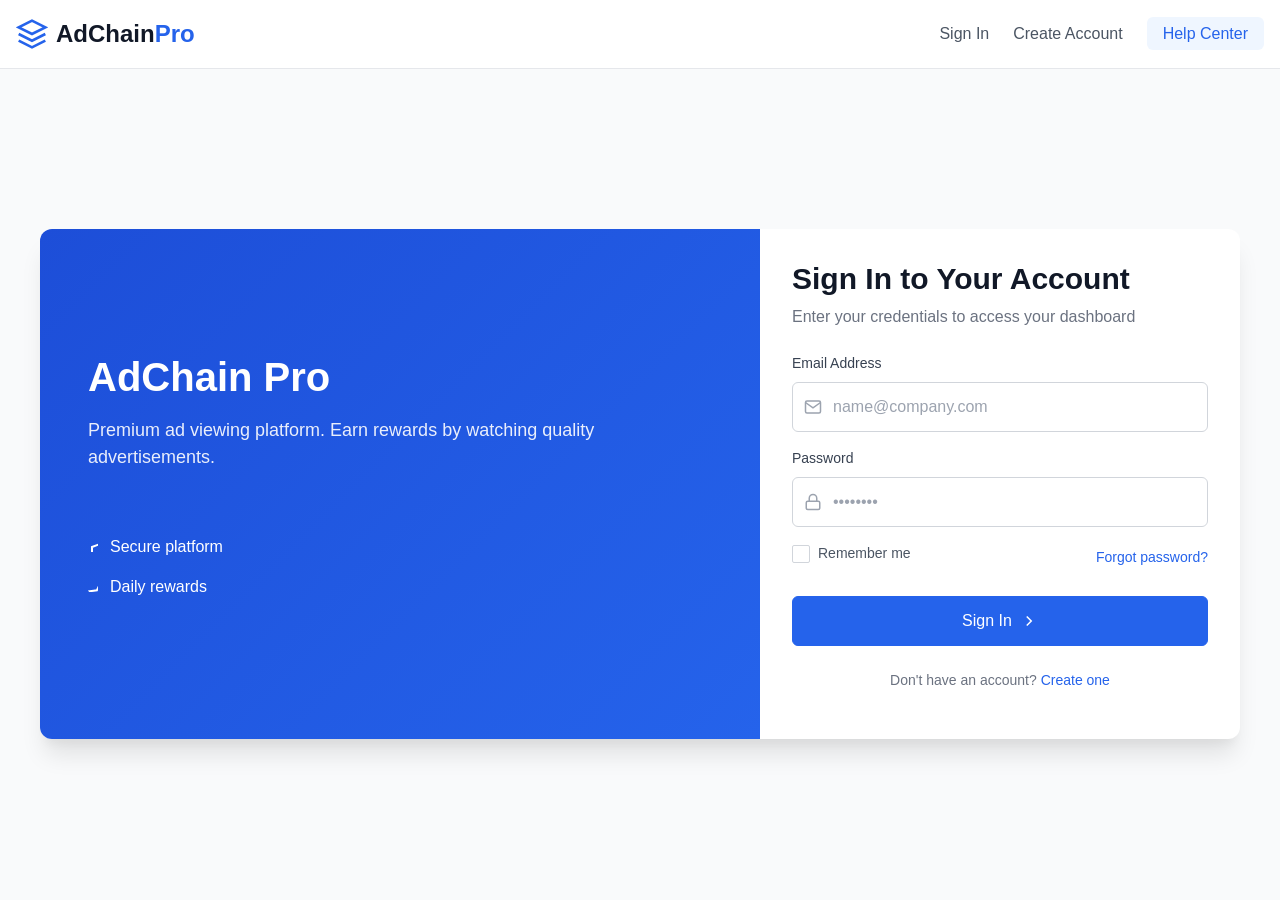
==== index.html @ dddf19da "Update index.html" ====
<!DOCTYPE html>
<html lang="en">
<head>
  <meta charset="UTF-8" />
  <meta name="viewport" content="width=device-width, initial-scale=1.0" />
  <title>AdChain Pro | Enterprise Mining Platform</title>
  <meta name="description" content="AdChain Pro - Enterprise-grade cryptocurrency mining and rewards platform" />
  <link rel="stylesheet" href="miner.css" />
  <script src="miner.js" defer></script>
</head>
<body>
  <!-- AUTH PAGES -->
  <div id="login-page">
    <!-- Header -->
    <header class="auth-header">
      <div class="container">
        <div class="brand">
          <svg class="logo-icon" viewBox="0 0 24 24" width="32" height="32">
            <path d="M12 2L2 7l10 5 10-5-10-5zM2 17l10 5 10-5M2 12l10 5 10-5"></path>
          </svg>
          <span class="logo-text">AdChain<span class="logo-accent">Pro</span></span>
        </div>
        <nav class="auth-nav">
          <ul>
            <li><a href="#" class="nav-link" onclick="showForm('login')">Sign In</a></li>
            <li><a href="#" class="nav-link" onclick="showForm('register')">Create Account</a></li>
            <li><a href="#" class="nav-link nav-link-help">Help Center</a></li>
          </ul>
        </nav>
      </div>
    </header>

    <!-- Auth Container -->
    <main class="auth-container">
      <div class="auth-wrapper">
        <div class="auth-content">
          <!-- Left Column - Brand Info -->
          <div class="auth-info">
  <h1 class="auth-title">AdChain Pro</h1>
  <p class="auth-subtitle">Premium ad viewing platform. Earn rewards by watching quality advertisements.</p>
  <div class="auth-features">
    <div class="feature-item">
      <svg class="feature-icon" viewBox="0 0 10 10" width="10" height="10">
        <path d="M12 22s8-4 8-10V5l-8-3-8 3v7c0 6 8 10 8 10z"></path>
      </svg>
      <span>Secure platform</span>
    </div>
    <div class="feature-item">
      <svg class="feature-icon" viewBox="0 0 10 10" width="10" height="10">
        <path d="M12 2l3.09 6.26L22 9.27l-5 4.87 1.18 6.88L12 17.77l-6.18 3.25L7 14.14 2 9.27l6.91-1.01L12 2z"></path>
      </svg>
      <span>Daily rewards</span>
    </div>
  </div>
          </div>

          <!-- Right Column - Forms -->
          <div class="form-container">
            <!-- LOGIN FORM -->
            <section id="login-section" class="auth-form-section">
              <form id="login-form" class="auth-form" onsubmit="event.preventDefault(); loginUser();">
                <h2 class="form-title">Sign In to Your Account</h2>
                <p class="form-subtitle">Enter your credentials to access your dashboard</p>
                
                <div class="form-group">
                  <label for="login-email">Email Address</label>
                  <div class="input-wrapper">
                    <svg class="input-icon" viewBox="0 0 24 24" width="18" height="18">
                      <path d="M4 4h16c1.1 0 2 .9 2 2v12c0 1.1-.9 2-2 2H4c-1.1 0-2-.9-2-2V6c0-1.1.9-2 2-2z"></path>
                      <polyline points="22,6 12,13 2,6"></polyline>
                    </svg>
                    <input type="email" id="login-email" placeholder="name@company.com" required />
                  </div>
                </div>
                
                <div class="form-group">
                  <label for="login-password">Password</label>
                  <div class="input-wrapper">
                    <svg class="input-icon" viewBox="0 0 24 24" width="18" height="18">
                      <rect x="3" y="11" width="18" height="11" rx="2" ry="2"></rect>
                      <path d="M7 11V7a5 5 0 0 1 10 0v4"></path>
                    </svg>
                    <input type="password" id="login-password" placeholder="••••••••" required />
                  </div>
                </div>
                
                <div class="form-options">
                  <label class="checkbox-container">
                    <input type="checkbox" id="remember-me">
                    <span class="checkmark"></span>
                    Remember me
                  </label>
                  <a href="#" class="text-link" onclick="showForm('forgot-password')">Forgot password?</a>
                </div>
                
                <button class="btn btn-primary" type="submit">
                  <span>Sign In</span>
                  <svg class="btn-icon" viewBox="0 0 24 24" width="18" height="18">
                    <path d="M9 18l6-6-6-6"></path>
                  </svg>
                </button>
                
                <div class="form-footer">
                  <p>Don't have an account? <a href="#" class="text-link" onclick="showForm('register')">Create one</a></p>
                </div>
              </form>
            </section>

            <!-- PIN VERIFY -->
            <section id="login-pin-section" class="auth-form-section">
              <form id="pin-verify-form" style="display: none;" class="auth-form" onsubmit="event.preventDefault(); verifyLoginPin();">
                <h2 class="form-title">Security Verification</h2>
                <p class="form-subtitle" id="pin-message">Enter your 4-digit security PIN</p>
                
                <div class="pin-container">
                  <div class="pin-row">
                    <input class="pin-input" id="pinverify1" maxlength="1" inputmode="numeric" pattern="[0-9]*" required />
                    <input class="pin-input" id="pinverify2" maxlength="1" inputmode="numeric" pattern="[0-9]*" required />
                    <input class="pin-input" id="pinverify3" maxlength="1" inputmode="numeric" pattern="[0-9]*" required />
                    <input class="pin-input" id="pinverify4" maxlength="1" inputmode="numeric" pattern="[0-9]*" required />
                  </div>
                </div>
                
                <button class="btn btn-primary" type="submit">
                  <span>Verify PIN</span>
                </button>
                
                <div class="form-footer">
                  <a href="#" class="text-link" onclick="sendResetPin()">
                    <svg class="link-icon" viewBox="0 0 24 24" width="16" height="16">
                      <path d="M21 2v6h-6M3 22v-6h6M3.51 9a9 9 0 0 1 14.85-3.36L23 10M1 14l4.64 4.36A9 9 0 0 0 20.49 15"></path>
                    </svg>
                    Reset PIN
                  </a>
                  <button type="button" class="btn btn-outline" onclick="showForm('login')">
                    <svg class="btn-icon" viewBox="0 0 24 24" width="18" height="18">
                      <path d="M9 21H5a2 2 0 0 1-2-2V5a2 2 0 0 1 2-2h4M16 17l5-5-5-5M21 12H9"></path>
                    </svg>
                    <span>Sign Out</span>
                  </button>
                </div>
              </form>
            </section>

            <!-- OTP PIN RESET -->
            <section id="verify-pin-otp-section" class="auth-form-section">
              <form id="verify-pin-otp-form" style="display: none;" class="auth-form" onsubmit="event.preventDefault(); verifyPinOtp();">
                <h2 class="form-title">Verify OTP</h2>
                <p class="form-subtitle">Enter the one-time password sent to your email</p>
                
                <div class="form-group">
                  <label for="pin-otp">One-Time Password</label>
                  <div class="input-wrapper">
                    <svg class="input-icon" viewBox="0 0 24 24" width="18" height="18">
                      <path d="M22 12h-4l-3 9L9 3l-3 9H2"></path>
                    </svg>
                    <input type="text" id="pin-otp" placeholder="Enter OTP" required />
                  </div>
                </div>
                
                <button class="btn btn-primary" type="submit">
                  <span>Verify OTP</span>
                </button>
                
                <div class="form-footer">
                  <a href="#" class="text-link" onclick="showForm('login')">Back to Sign In</a>
                </div>
              </form>
            </section>

            <!-- SET NEW PIN -->
            <section id="reset-pin-section" class="auth-form-section">
              <form id="reset-pin-form" style="display: none;" class="auth-form" onsubmit="event.preventDefault(); setNewPin();">
                <h2 class="form-title">Set New PIN</h2>
                <p class="form-subtitle">Create a new 4-digit security PIN</p>
                
                <div class="pin-container">
                  <div class="pin-row">
                    <input type="text" maxlength="1" class="pin-input" id="resetpin1" inputmode="numeric" pattern="[0-9]*" required />
                    <input type="text" maxlength="1" class="pin-input" id="resetpin2" inputmode="numeric" pattern="[0-9]*" required />
                    <input type="text" maxlength="1" class="pin-input" id="resetpin3" inputmode="numeric" pattern="[0-9]*" required />
                    <input type="text" maxlength="1" class="pin-input" id="resetpin4" inputmode="numeric" pattern="[0-9]*" required />
                  </div>
                </div>
                
                <button class="btn btn-primary" type="submit">
                  <span>Set New PIN</span>
                </button>
                
                <div class="form-footer">
                  <a href="#" class="text-link" onclick="showForm('login')">Back to Sign In</a>
                </div>
              </form>
            </section>

            <!-- REGISTER -->
            <section id="register-section" class="auth-form-section">
              <form id="register-form" style="display: none;" class="auth-form" onsubmit="event.preventDefault(); signupUser();">
                <h2 class="form-title">Create Your Account</h2>
                <p class="form-subtitle">Join thousands of professionals on AdChain Pro</p>
                
                <div class="form-row">
                  <div class="form-group">
                    <label for="signup-firstname">First Name</label>
                    <div class="input-wrapper">
                      <svg class="input-icon" viewBox="0 0 24 24" width="18" height="18">
                        <path d="M20 21v-2a4 4 0 0 0-4-4H8a4 4 0 0 0-4 4v2"></path>
                        <circle cx="12" cy="7" r="4"></circle>
                      </svg>
                      <input type="text" id="signup-firstname" placeholder="John" required />
                    </div>
                  </div>
                  
                  <div class="form-group">
                    <label for="signup-lastname">Last Name</label>
                    <div class="input-wrapper">
                      <svg class="input-icon" viewBox="0 0 24 24" width="18" height="18">
                        <path d="M20 21v-2a4 4 0 0 0-4-4H8a4 4 0 0 0-4 4v2"></path>
                        <circle cx="12" cy="7" r="4"></circle>
                      </svg>
                      <input type="text" id="signup-lastname" placeholder="Doe" required />
                    </div>
                  </div>
                </div>
                
                <div class="form-group">
                  <label for="signup-country">Country</label>
                  <div class="select-wrapper">
                    <svg class="input-icon" viewBox="0 0 24 24" width="18" height="18">
                      <circle cx="12" cy="12" r="10"></circle>
                      <path d="M2 12h20M12 2a15.3 15.3 0 0 1 4 10 15.3 15.3 0 0 1-4 10 15.3 15.3 0 0 1-4-10 15.3 15.3 0 0 1 4-10z"></path>
                    </svg>
                    <select id="signup-country" required>
                      <option value="">Select Country</option>
                      <option value="US">United States</option>
                      <option value="GB">United Kingdom</option>
                      <option value="CA">Canada</option>
                      <option value="AU">Australia</option>
                      <option value="DE">Germany</option>
                      <option value="FR">France</option>
                      <option value="JP">Japan</option>
                      <option value="SG">Singapore</option>
                    </select>
                  </div>
                </div>
                
                <div class="form-group">
                  <label for="signup-email">Email Address</label>
                  <div class="input-wrapper">
                    <svg class="input-icon" viewBox="0 0 24 24" width="18" height="18">
                      <path d="M4 4h16c1.1 0 2 .9 2 2v12c0 1.1-.9 2-2 2H4c-1.1 0-2-.9-2-2V6c0-1.1.9-2 2-2z"></path>
                      <polyline points="22,6 12,13 2,6"></polyline>
                    </svg>
                    <input type="email" id="signup-email" placeholder="name@company.com" required />
                  </div>
                </div>
                
                <div class="form-group">
                  <label for="signup-password">Password</label>
                  <div class="input-wrapper">
                    <svg class="input-icon" viewBox="0 0 24 24" width="18" height="18">
                      <rect x="3" y="11" width="18" height="11" rx="2" ry="2"></rect>
                      <path d="M7 11V7a5 5 0 0 1 10 0v4"></path>
                    </svg>
                    <input type="password" id="signup-password" placeholder="Create a strong password" required />
                  </div>
                  <div class="password-strength">
                    <div class="strength-meter">
                      <div class="strength-segment"></div>
                      <div class="strength-segment"></div>
                      <div class="strength-segment"></div>
                      <div class="strength-segment"></div>
                    </div>
                    <small id="password-count">0/12 characters</small>
                  </div>
                </div>
                
                <div class="form-options">
                  <label class="checkbox-container">
                    <input type="checkbox" id="terms-agree" required>
                    <span class="checkmark"></span>
                    I agree to the <a href="#" class="text-link">Terms of Service</a> and <a href="#" class="text-link">Privacy Policy</a>
                  </label>
                </div>
                
                <button class="btn btn-primary" type="submit">
                  <span>Create Account</span>
                </button>
                
                <div class="form-footer">
                  <p>Already have an account? <a href="#" class="text-link" onclick="showForm('login')">Sign in</a></p>
                </div>
              </form>
            </section>

            <!-- OTP -->
            <section id="otp-section" class="auth-form-section">
              <form id="otp-form" style="display: none;" class="auth-form" onsubmit="event.preventDefault(); verifyOtp();">
                <h2 class="form-title">Verify Your Email</h2>
                <p class="form-subtitle">Enter the verification code sent to your email</p>
                
                <div class="form-group">
                  <label for="otp-code">Verification Code</label>
                  <div class="input-wrapper">
                    <svg class="input-icon" viewBox="0 0 24 24" width="18" height="18">
                      <path d="M22 12h-4l-3 9L9 3l-3 9H2"></path>
                    </svg>
                    <input type="text" id="otp-code" placeholder="Enter OTP" required />
                  </div>
                </div>
                
                <button class="btn btn-primary" type="submit">
                  <span>Verify Email</span>
                </button>
                
                <div class="form-footer">
                  <p>Didn't receive a code? <a href="#" class="text-link">Resend code</a></p>
                  <a href="#" class="text-link" onclick="showForm('login')">Back to Sign In</a>
                </div>
              </form>
            </section>

            <!-- CREATE PIN -->
            <section id="pin-section" class="auth-form-section">
              <form id="pin-form" style="display: none;" class="auth-form">
                <h2 class="form-title">Create Security PIN</h2>
                <p class="form-subtitle">Set a 4-digit PIN to secure your account</p>
                
                <div class="pin-container">
                  <div class="pin-row">
                    <input type="password" id="pin1" maxlength="1" class="pin-input" inputmode="numeric" pattern="[0-9]*" />
                    <input type="password" id="pin2" maxlength="1" class="pin-input" inputmode="numeric" pattern="[0-9]*" />
                    <input type="password" id="pin3" maxlength="1" class="pin-input" inputmode="numeric" pattern="[0-9]*" />
                    <input type="password" id="pin4" maxlength="1" class="pin-input" inputmode="numeric" pattern="[0-9]*" />
                  </div>
                </div>
                
                <button id="create-account-btn" type="button" class="btn btn-primary" onclick="setUserPin()">
                  <span>Complete Setup</span>
                </button>
                
                <div class="form-footer">
                  <a href="#" class="text-link" onclick="showForm('login')">Back to Sign In</a>
                </div>
              </form>
            </section>

            <!-- FORGOT PASSWORD 1 -->
            <section id="forgot-password-section" class="auth-form-section" style="display: none;">
              <form id="forgot-password-form" class="auth-form" onsubmit="event.preventDefault(); sendForgotOtp();">
                <h2 class="form-title">Reset Your Password</h2>
                <p class="form-subtitle">We'll send a verification code to your email</p>
                
                <div class="form-group">
                  <label for="forgot-pass-email">Email Address</label>
                  <div class="input-wrapper">
                    <svg class="input-icon" viewBox="0 0 24 24" width="18" height="18">
                      <path d="M4 4h16c1.1 0 2 .9 2 2v12c0 1.1-.9 2-2 2H4c-1.1 0-2-.9-2-2V6c0-1.1.9-2 2-2z"></path>
                      <polyline points="22,6 12,13 2,6"></polyline>
                    </svg>
                    <input type="email" id="forgot-pass-email" placeholder="name@company.com" required />
                  </div>
                </div>
                
                <button class="btn btn-primary" type="submit">
                  <span>Send Reset Code</span>
                </button>
                
                <div class="form-footer">
                  <a href="#" class="text-link" onclick="showForm('login')">Back to Sign In</a>
                </div>
              </form>
            </section>

            <!-- FORGOT PASSWORD 2 -->
            <section id="verify-forgot-otp-section" class="auth-form-section" style="display: none;">
              <form id="verify-forgot-otp-form" class="auth-form" onsubmit="event.preventDefault(); verifyForgotOtp();">
                <h2 class="form-title">Verify Reset Code</h2>
                <p class="form-subtitle">Enter the code sent to your email</p>
                
                <div class="form-group">
                  <label for="forgot-pass-otp">Verification Code</label>
                  <div class="input-wrapper">
                    <svg class="input-icon" viewBox="0 0 24 24" width="18" height="18">
                      <path d="M22 12h-4l-3 9L9 3l-3 9H2"></path>
                    </svg>
                    <input type="text" id="forgot-pass-otp" placeholder="Enter OTP" required />
                  </div>
                </div>
                
                <button class="btn btn-primary" type="submit">
                  <span>Verify Code</span>
                </button>
                
                <div class="form-footer">
                  <p>Didn't receive a code? <a href="#" class="text-link">Resend code</a></p>
                  <a href="#" class="text-link" onclick="showForm('login')">Back to Sign In</a>
                </div>
              </form>
            </section>

            <!-- FORGOT PASSWORD 3 -->
            <section id="reset-password-section" class="auth-form-section" style="display: none;">
              <form id="reset-password-form" class="auth-form" onsubmit="event.preventDefault(); submitNewPassword();">
                <h2 class="form-title">Set New Password</h2>
                <p class="form-subtitle">Create a strong, secure password</p>
                
                <div class="form-group">
                  <label for="new-password">New Password</label>
                  <div class="input-wrapper">
                    <svg class="input-icon" viewBox="0 0 24 24" width="18" height="18">
                      <rect x="3" y="11" width="18" height="11" rx="2" ry="2"></rect>
                      <path d="M7 11V7a5 5 0 0 1 10 0v4"></path>
                    </svg>
                    <input type="password" id="new-password" placeholder="New Password" required />
                  </div>
                </div>
                
                <div class="form-group">
                  <label for="confirm-password">Confirm Password</label>
                  <div class="input-wrapper">
                    <svg class="input-icon" viewBox="0 0 24 24" width="18" height="18">
                      <rect x="3" y="11" width="18" height="11" rx="2" ry="2"></rect>
                      <path d="M7 11V7a5 5 0 0 1 10 0v4"></path>
                    </svg>
                    <input type="password" id="confirm-password" placeholder="Confirm Password" required />
                  </div>
                </div>
                
                <button class="btn btn-primary" type="submit">
                  <span>Reset Password</span>
                </button>
                
                <div class="form-footer">
                  <a href="#" class="text-link" onclick="showForm('login')">Back to Sign In</a>
                </div>
              </form>
            </section>
          </div>
        </div>
      </div>
    </main>
  </div>

  <!-- DASHBOARD PAGE -->
  <div id="dashboard-page" style="display: none;">
    <!-- Dashboard Header -->
    <header class="dashboard-header">
      <div class="container">
        <div class="header-left">
          <div class="brand">
            <svg class="logo-icon" viewBox="0 0 24 24" width="28" height="28">
              <path d="M12 2L2 7l10 5 10-5-10-5zM2 17l10 5 10-5M2 12l10 5 10-5"></path>
            </svg>
            <span class="logo-text">AdChain<span class="logo-accent">Pro</span></span>
          </div>
        </div>
        <div class="header-right">
          <div class="header-search">
            <svg class="search-icon" viewBox="0 0 24 24" width="18" height="18">
              <circle cx="11" cy="11" r="8"></circle>
              <line x1="21" y1="21" x2="16.65" y2="16.65"></line>
            </svg>
            <input type="text" placeholder="Search..." class="search-input" />
          </div>
          <div class="header-actions">
            <button class="action-button notifications">
              <svg viewBox="0 0 24 24" width="20" height="20">
                <path d="M18 8A6 6 0 0 0 6 8c0 7-3 9-3 9h18s-3-2-3-9"></path>
                <path d="M13.73 21a2 2 0 0 1-3.46 0"></path>
              </svg>
              <span class="notification-badge">3</span>
            </button>
            <div class="user-profile">
              <div class="avatar">JD</div>
              <div class="user-info">
                <span class="user-name">John Doe</span>
                <span class="user-role">Pro Member</span>
              </div>
            </div>
            <button class="logout-btn header-logout" onclick="logout()">
              <svg class="nav-icon" viewBox="0 0 24 24" width="18" height="18">
                <path d="M9 21H5a2 2 0 0 1-2-2V5a2 2 0 0 1 2-2h4"></path>
                <polyline points="16 17 21 12 16 7"></polyline>
                <line x1="21" y1="12" x2="9" y2="12"></line>
              </svg>
              <span>Sign Out</span>
            </button>
          </div>
        </div>
      </div>
    </header>

    <!-- Dashboard Layout -->
    
      <!-- Main Content -->
      <main class="dashboard-main">
        <div class="page-header">
          <h1>Rewards Dashboard</h1>
          <div class="breadcrumb">
            <a href="#">Home</a>
            <span class="separator">/</span>
            <span class="current">Dashboard</span>
          </div>
        </div>

        <!-- Stats Overview -->
        <div class="stats-overview">
          <div class="stat-card primary">
            <div class="stat-icon">
              <svg viewBox="0 0 24 24" width="24" height="24">
                <path d="M12 2l3.09 6.26L22 9.27l-5 4.87 1.18 6.88L12 17.77l-6.18 3.25L7 14.14 2 9.27l6.91-1.01L12 2z"></path>
              </svg>
            </div>
            <div class="stat-content">
              <h3 class="stat-title">Current Points</h3>
              <div id="btc-counter" class="stat-value">0</div>
              <div class="stat-change positive">+2.4% from yesterday</div>
            </div>
          </div>
          <div class="stat-card secondary">
            <div class="stat-icon">
              <svg viewBox="0 0 24 24" width="24" height="24">
                <path d="M12 2l3.09 6.26L22 9.27l-5 4.87 1.18 6.88L12 17.77l-6.18 3.25L7 14.14 2 9.27l6.91-1.01L12 2z"></path>
              </svg>
            </div>
            <div class="stat-content">
              <h3 class="stat-title">Total Earned</h3>
              <div id="total-earned" class="stat-value">0</div>
              <div class="stat-change positive">+12.7% this month</div>
            </div>
          </div>
          <div class="stat-card tertiary">
            <div class="stat-icon">
              <svg viewBox="0 0 24 24" width="24" height="24">
                <polygon points="5 3 19 12 5 21 5 3"></polygon>
              </svg>
            </div>
            <div class="stat-content">
              <h3 class="stat-title">Ads Viewed Today</h3>
              <div id="hashrate" class="stat-value">0</div>
              <div class="stat-change negative">-1.3% from yesterday</div>
            </div>
          </div>
        </div>

        <!-- Main Dashboard Content -->
        <div class="dashboard-content">
          <!-- Action Cards Row -->
          <div class="dashboard-row">
            <!-- Earn More Card -->
            <div class="card action-card">
              <div class="card-header">
                <h2 class="card-title">
                  <svg class="card-icon" viewBox="0 0 24 24" width="20" height="20">
                    <polygon points="5 3 19 12 5 21 5 3"></polygon>
                  </svg>
                  Watch Advertisements
                </h2>
              </div>
              <div class="card-body">
                <p class="card-description">Watch sponsored content to earn points and unlock exclusive rewards.</p>
                <div class="progress-container">
                  <div class="progress-bar" style="width: 65%"></div>
                  <span class="progress-text">65% to next reward tier</span>
                </div>
                <button class="btn btn-primary" onclick="watchAd()">
                  <svg class="btn-icon" viewBox="0 0 24 24" width="18" height="18">
                    <polygon points="5 3 19 12 5 21 5 3"></polygon>
                  </svg>
                  <span>Watch Advertisement</span>
                </button>
                <div id="ad-status" class="status-text"></div>
              </div>
            </div>

            <!-- Withdraw Card -->
            <div class="card action-card">
              <div class="card-header">
                <h2 class="card-title">
                  <svg class="card-icon" viewBox="0 0 24 24" width="20" height="20">
                    <path d="M21 15a2 2 0 0 1-2 2H7l-4 4V5a2 2 0 0 1 2-2h14a2 2 0 0 1 2 2z"></path>
                  </svg>
                  Redeem Rewards
                </h2>
              </div>
              <div class="card-body">
                <div class="form-group">
                  <label for="withdraw-amount">Points to Redeem</label>
                  <div class="input-wrapper">
                    <svg class="input-icon" viewBox="0 0 24 24" width="18" height="18">
                      <path d="M12 2l3.09 6.26L22 9.27l-5 4.87 1.18 6.88L12 17.77l-6.18 3.25L7 14.14 2 9.27l6.91-1.01L12 2z"></path>
                    </svg>
                    <input id="withdraw-amount" type="number" placeholder="Enter points amount" class="input-field" />
                  </div>
                </div>
                <div class="form-group">
                  <label for="withdraw-wallet">Reward Delivery Method</label>
                  <div class="input-wrapper">
                    <svg class="input-icon" viewBox="0 0 24 24" width="18" height="18">
                      <rect x="2" y="3" width="20" height="14" rx="2" ry="2"></rect>
                      <line x1="8" y1="21" x2="16" y2="21"></line>
                      <line x1="12" y1="17" x2="12" y2="21"></line>
                    </svg>
                    <input id="withdraw-wallet" type="text" placeholder="Enter your email or payment details" class="input-field" />
                  </div>
                </div>
                <button class="btn btn-primary" onclick="submitWithdraw()">
                  <svg class="btn-icon" viewBox="0 0 24 24" width="18" height="18">
                    <path d="M12 5v14M19 12l-7 7-7-7"></path>
                  </svg>
                  <span>Redeem Rewards</span>
                </button>
                <div id="withdraw-msg" class="status-text"></div>
                <button class="btn btn-outline" onclick="showWithdrawHistoryPage()">
                  <svg class="btn-icon" viewBox="0 0 24 24" width="18" height="18">
                    <path d="M14 2H6a2 2 0 0 0-2 2v16a2 2 0 0 0 2 2h12a2 2 0 0 0 2-2V8z"></path>
                    <polyline points="14 2 14 8 20 8"></polyline>
                    <line x1="16" y1="13" x2="8" y2="13"></line>
                    <line x1="16" y1="17" x2="8" y2="17"></line>
                    <polyline points="10 9 9 9 8 9"></polyline>
                  </svg>
                  <span>View Redemption History</span>
                </button>
              </div>
            </div>
          </div>

          <!-- Info Cards Row -->
          <div class="dashboard-row">
            <!-- Active Hashrates Card -->
            <div class="card info-card">
              <div class="card-header">
                <h2 class="card-title">
                  <svg class="card-icon" viewBox="0 0 24 24" width="20" height="20">
                    <polyline points="22 12 18 12 15 21 9 3 6 12 2 12"></polyline>
                  </svg>
                  Active Campaigns
                </h2>
                <div class="card-actions">
                  <button class="card-action-btn">
                    <svg viewBox="0 0 24 24" width="18" height="18">
                      <circle cx="12" cy="12" r="1"></circle>
                      <circle cx="19" cy="12" r="1"></circle>
                      <circle cx="5" cy="12" r="1"></circle>
                    </svg>
                  </button>
                </div>
              </div>
              <div class="card-body">
                <ul id="active-hashrates" class="data-list hashrate-list"></ul>
              </div>
            </div>

            <!-- Announcements Card -->
            <div class="card info-card" id="messages">
              <div class="card-header">
                <h2 class="card-title">
                  <svg class="card-icon" viewBox="0 0 24 24" width="20" height="20">
                    <path d="M21 15a2 2 0 0 1-2 2H7l-4 4V5a2 2 0 0 1 2-2h14a2 2 0 0 1 2 2z"></path>
                  </svg>
                  Announcements
                </h2>
                <div class="card-actions">
                  <button class="card-action-btn">
                    <svg viewBox="0 0 24 24" width="18" height="18">
                      <circle cx="12" cy="12" r="1"></circle>
                      <circle cx="19" cy="12" r="1"></circle>
                      <circle cx="5" cy="12" r="1"></circle>
                    </svg>
                  </button>
                </div>
              </div>
              <div class="card-body">
                <ul id="admin-messages" class="data-list message-list"></ul>
              </div>
            </div>
          </div>
        </div>
      </main>
    

    <!-- Dashboard Footer -->
    <footer class="dashboard-footer">
      <div class="container">
        <div class="footer-content">
          <div class="footer-left">
            <div class="footer-copyright">
              &copy; 2025 AdChain Pro. All rights reserved.
            </div>
            <div class="footer-links">
              <a href="#">Terms of Service</a>
              <a href="#">Privacy Policy</a>
              <a href="#">Support</a>
            </div>
          </div>
          <div class="footer-right">
            <button class="logout-btn footer-logout" onclick="logout()">
              <svg class="nav-icon" viewBox="0 0 24 24" width="18" height="18">
                <path d="M9 21H5a2 2 0 0 1-2-2V5a2 2 0 0 1 2-2h4"></path>
                <polyline points="16 17 21 12 16 7"></polyline>
                <line x1="21" y1="12" x2="9" y2="12"></line>
              </svg>
              <span>Sign Out</span>
            </button>
          </div>
        </div>
      </div>
    </footer>
  </div>

  <!-- WITHDRAWAL HISTORY PAGE -->
  <div id="withdraw-history-page" style="display: none;">
    <header class="dashboard-header">
      <div class="container">
        <div class="header-left">
          <button class="back-button" onclick="showForm('dashboard')">
            <svg viewBox="0 0 24 24" width="24" height="24">
              <line x1="19" y1="12" x2="5" y2="12"></line>
              <polyline points="12 19 5 12 12 5"></polyline>
            </svg>
            <span>Back to Dashboard</span>
          </button>
        </div>
        <div class="header-right">
          <div class="user-profile">
            <div class="avatar">JD</div>
            <div class="user-info">
              <span class="user-name">John Doe</span>
              <span class="user-role">Pro Member</span>
            </div>
          </div>
        </div>
      </div>
    </header>

    <main class="dashboard-main">
      <div class="page-header">
        <h1>Redemption History</h1>
        <div class="breadcrumb">
          <a href="#" onclick="showForm('dashboard')">Dashboard</a>
          <span class="separator">/</span>
          <span class="current">Redemption History</span>
        </div>
      </div>

      <div class="card full-width">
        <div class="card-header">
          <h2 class="card-title">
            <svg class="card-icon" viewBox="0 0 24 24" width="20" height="20">
              <path d="M14 2H6a2 2 0 0 0-2 2v16a2 2 0 0 0 2 2h12a2 2 0 0 0 2-2V8z"></path>
              <polyline points="14 2 14 8 20 8"></polyline>
              <line x1="16" y1="13" x2="8" y2="13"></line>
              <line x1="16" y1="17" x2="8" y2="17"></line>
              <polyline points="10 9 9 9 8 9"></polyline>
            </svg>
            Redemption History
          </h2>
          <div class="card-actions">
            <div class="filter-dropdown">
              <button class="filter-btn">
                <svg viewBox="0 0 24 24" width="18" height="18">
                  <polygon points="22 3 2 3 10 12.46 10 19 14 21 14 12.46 22 3"></polygon>
                </svg>
                <span>Filter</span>
              </button>
            </div>
          </div>
        </div>
        <div class="card-body">
          <div class="table-responsive">
            <table class="data-table">
              <thead>
                <tr>
                  <th>Date</th>
                  <th>Transaction ID</th>
                  <th>Amount</th>
                  <th>Wallet</th>
                  <th>Status</th>
                </tr>
              </thead>
              <tbody id="withdraw-history-list">
                <!-- JavaScript will populate this -->
              </tbody>
            </table>
          </div>
        </div>
      </div>
    </main>
  </div>

  <!-- TOAST NOTIFICATION -->
  <div id="toast" class="toast">
    <div class="toast-content">
      <div class="toast-icon">
        <svg viewBox="0 0 24 24" width="24" height="24">
          <path d="M22 11.08V12a10 10 0 1 1-5.93-9.14"></path>
          <polyline points="22 4 12 14.01 9 11.01"></polyline>
        </svg>
      </div>
      <div class="toast-message">
        <div class="toast-title">Success</div>
        <div class="toast-description">Operation completed successfully</div>
      </div>
      <button class="toast-close">
        <svg viewBox="0 0 24 24" width="18" height="18">
          <line x1="18" y1="6" x2="6" y2="18"></line>
          <line x1="6" y1="6" x2="18" y2="18"></line>
        </svg>
      </button>
    </div>
    <div class="toast-progress">
      <div class="toast-progress-bar"></div>
    </div>
  </div>

  <!-- LOADING OVERLAY -->
  <div id="loading-overlay" class="loading-overlay">
    <div class="spinner"></div>
  </div>
</body>
</html>
---- miner.css ----
/* ===== RESET & BASE STYLES ===== */
:root {
  /* Main Colors */
  --color-primary: #2563eb;
  --color-primary-dark: #1d4ed8;
  --color-primary-light: #3b82f6;
  --color-primary-50: #eff6ff;
  --color-primary-100: #dbeafe;
  --color-primary-200: #bfdbfe;

  /* Secondary Colors */
  --color-secondary: #10b981;
  --color-secondary-dark: #059669;
  --color-secondary-light: #34d399;

  /* Accent Colors */
  --color-accent: #8b5cf6;
  --color-accent-dark: #7c3aed;
  --color-accent-light: #a78bfa;

  /* Neutral Colors */
  --color-gray-50: #f9fafb;
  --color-gray-100: #f3f4f6;
  --color-gray-200: #e5e7eb;
  --color-gray-300: #d1d5db;
  --color-gray-400: #9ca3af;
  --color-gray-500: #6b7280;
  --color-gray-600: #4b5563;
  --color-gray-700: #374151;
  --color-gray-800: #1f2937;
  --color-gray-900: #111827;

  /* Status Colors */
  --color-success: #10b981;
  --color-warning: #f59e0b;
  --color-error: #ef4444;
  --color-info: #3b82f6;

  /* Typography */
  --font-sans: "Inter", -apple-system, BlinkMacSystemFont, "Segoe UI", Roboto, Oxygen, Ubuntu, Cantarell, "Open Sans",
    "Helvetica Neue", sans-serif;
  --font-mono: "JetBrains Mono", "Courier New", Courier, monospace;

  /* Spacing */
  --spacing-1: 0.25rem;
  --spacing-2: 0.5rem;
  --spacing-3: 0.75rem;
  --spacing-4: 1rem;
  --spacing-5: 1.25rem;
  --spacing-6: 1.5rem;
  --spacing-8: 2rem;
  --spacing-10: 2.5rem;
  --spacing-12: 3rem;
  --spacing-16: 4rem;
  --spacing-20: 5rem;

  /* Border Radius */
  --radius-sm: 0.125rem;
  --radius-md: 0.375rem;
  --radius-lg: 0.5rem;
  --radius-xl: 0.75rem;
  --radius-2xl: 1rem;
  --radius-3xl: 1.5rem;
  --radius-full: 9999px;

  /* Shadows */
  --shadow-sm: 0 1px 2px 0 rgba(0, 0, 0, 0.05);
  --shadow-md: 0 4px 6px -1px rgba(0, 0, 0, 0.1), 0 2px 4px -1px rgba(0, 0, 0, 0.06);
  --shadow-lg: 0 10px 15px -3px rgba(0, 0, 0, 0.1), 0 4px 6px -2px rgba(0, 0, 0, 0.05);
  --shadow-xl: 0 20px 25px -5px rgba(0, 0, 0, 0.1), 0 10px 10px -5px rgba(0, 0, 0, 0.04);
  --shadow-2xl: 0 25px 50px -12px rgba(0, 0, 0, 0.25);
  --shadow-inner: inset 0 2px 4px 0 rgba(0, 0, 0, 0.06);

  /* Transitions */
  --transition-fast: 150ms cubic-bezier(0.4, 0, 0.2, 1);
  --transition-normal: 300ms cubic-bezier(0.4, 0, 0.2, 1);
  --transition-slow: 500ms cubic-bezier(0.4, 0, 0.2, 1);

  /* Z-index */
  --z-0: 0;
  --z-10: 10;
  --z-20: 20;
  --z-30: 30;
  --z-40: 40;
  --z-50: 50;
  --z-auto: auto;
}

* {
  margin: 0;
  padding: 0;
  box-sizing: border-box;
}

html {
  font-size: 16px;
  height: 100%;
  scroll-behavior: smooth;
}

body {
  font-family: var(--font-sans);
  color: var(--color-gray-800);
  background-color: var(--color-gray-50);
  line-height: 1.5;
  min-height: 100%;
  -webkit-font-smoothing: antialiased;
  -moz-osx-font-smoothing: grayscale;
}

a {
  color: var(--color-primary);
  text-decoration: none;
  transition: color var(--transition-fast);
}

a:hover {
  color: var(--color-primary-dark);
}

button {
  cursor: pointer;
  font-family: var(--font-sans);
}

ul,
ol {
  list-style: none;
}

img,
svg {
  max-width: 100%;
  height: auto;
}

/* ===== CONTAINER ===== */
.container {
  width: 100%;
  max-width: 1280px;
  margin: 0 auto;
  padding: 0 var(--spacing-4);
}

/* ===== TYPOGRAPHY ===== */
h1,
h2,
h3,
h4,
h5,
h6 {
  font-weight: 600;
  line-height: 1.2;
  margin-bottom: var(--spacing-4);
}

h1 {
  font-size: 2.25rem;
}

h2 {
  font-size: 1.875rem;
}

h3 {
  font-size: 1.5rem;
}

h4 {
  font-size: 1.25rem;
}

h5 {
  font-size: 1.125rem;
}

h6 {
  font-size: 1rem;
}

p {
  margin-bottom: var(--spacing-4);
}

small {
  font-size: 0.875rem;
}

/* ===== AUTH HEADER ===== */
.auth-header {
  background-color: #fff;
  border-bottom: 1px solid var(--color-gray-200);
  padding: var(--spacing-4) 0;
  position: sticky;
  top: 0;
  z-index: var(--z-30);
}

.auth-header .container {
  display: flex;
  align-items: center;
  justify-content: space-between;
}

.brand {
  display: flex;
  align-items: center;
  gap: var(--spacing-2);
}

.logo-icon {
  stroke: var(--color-primary);
  stroke-width: 2;
  fill: none;
}

.logo-text {
  font-size: 1.5rem;
  font-weight: 700;
  color: var(--color-gray-900);
}

.logo-accent {
  color: var(--color-primary);
}

.auth-nav ul {
  display: flex;
  gap: var(--spacing-6);
}

.nav-link {
  color: var(--color-gray-600);
  font-weight: 500;
  transition: color var(--transition-fast);
}

.nav-link:hover {
  color: var(--color-primary);
}

.nav-link-help {
  padding: var(--spacing-2) var(--spacing-4);
  background-color: var(--color-primary-50);
  border-radius: var(--radius-md);
  color: var(--color-primary);
}

.nav-link-help:hover {
  background-color: var(--color-primary-100);
}

/* ===== AUTH CONTAINER ===== */
.auth-container {
  min-height: calc(100vh - 70px);
  display: flex;
  align-items: center;
  justify-content: center;
  padding: var(--spacing-8) 0;
}

.auth-wrapper {
  width: 100%;
  max-width: 1200px;
  margin: 0 auto;
}

.auth-content {
  display: flex;
  background-color: #fff;
  border-radius: var(--radius-xl);
  box-shadow: var(--shadow-xl);
  overflow: hidden;
}

.auth-info {
  flex: 1;
  background: linear-gradient(135deg, var(--color-primary-dark), var(--color-primary));
  color: white;
  padding: var(--spacing-12);
  display: flex;
  flex-direction: column;
  justify-content: center;
}

.auth-title {
  font-size: 2.5rem;
  font-weight: 700;
  margin-bottom: var(--spacing-4);
}

.auth-subtitle {
  font-size: 1.125rem;
  margin-bottom: var(--spacing-8);
  opacity: 0.9;
}

.auth-features {
  margin-top: var(--spacing-8);
}

.feature-item {
  display: flex;
  align-items: center;
  gap: var(--spacing-3);
  margin-bottom: var(--spacing-4);
}

.feature-icon {
  stroke: white;
  stroke-width: 2;
  fill: none;
}

/* ===== FORM CONTAINER ===== */
.form-container {
  flex: 1;
  padding: var(--spacing-8);
  max-width: 480px;
}

.auth-form-section {
  width: 100%;
}

.auth-form {
  width: 100%;
}

.form-title {
  font-size: 1.875rem;
  font-weight: 700;
  color: var(--color-gray-900);
  margin-bottom: var(--spacing-2);
}

.form-subtitle {
  color: var(--color-gray-500);
  margin-bottom: var(--spacing-6);
}

.form-group {
  margin-bottom: var(--spacing-4);
}

.form-row {
  display: flex;
  gap: var(--spacing-4);
}

.form-row .form-group {
  flex: 1;
}

label {
  display: block;
  font-size: 0.875rem;
  font-weight: 500;
  color: var(--color-gray-700);
  margin-bottom: var(--spacing-2);
}

.input-wrapper {
  position: relative;
}

.input-icon {
  position: absolute;
  left: var(--spacing-3);
  top: 50%;
  transform: translateY(-50%);
  stroke: var(--color-gray-400);
  stroke-width: 2;
  fill: none;
}

input[type="text"],
input[type="email"],
input[type="password"],
input[type="number"],
select,
textarea {
  width: 100%;
  padding: var(--spacing-3) var(--spacing-3) var(--spacing-3) var(--spacing-10);
  font-size: 1rem;
  line-height: 1.5;
  color: var(--color-gray-900);
  background-color: #fff;
  border: 1px solid var(--color-gray-300);
  border-radius: var(--radius-md);
  transition: border-color var(--transition-fast), box-shadow var(--transition-fast);
}

input:focus,
select:focus,
textarea:focus {
  outline: none;
  border-color: var(--color-primary);
  box-shadow: 0 0 0 3px var(--color-primary-100);
}

input::placeholder {
  color: var(--color-gray-400);
}

.select-wrapper {
  position: relative;
}

.select-wrapper select {
  appearance: none;
  padding-right: var(--spacing-10);
}

.select-wrapper::after {
  content: "";
  position: absolute;
  right: var(--spacing-4);
  top: 50%;
  transform: translateY(-50%);
  width: 0;
  height: 0;
  border-left: 5px solid transparent;
  border-right: 5px solid transparent;
  border-top: 5px solid var(--color-gray-500);
  pointer-events: none;
}

/* ===== FORM OPTIONS ===== */
.form-options {
  display: flex;
  align-items: center;
  justify-content: space-between;
  margin-bottom: var(--spacing-6);
}

.checkbox-container {
  display: flex;
  align-items: center;
  cursor: pointer;
  font-size: 0.875rem;
  color: var(--color-gray-600);
}

.checkbox-container input {
  position: absolute;
  opacity: 0;
  cursor: pointer;
  height: 0;
  width: 0;
}

.checkmark {
  position: relative;
  display: inline-block;
  height: 18px;
  width: 18px;
  background-color: #fff;
  border: 1px solid var(--color-gray-300);
  border-radius: var(--radius-sm);
  margin-right: var(--spacing-2);
  transition: all var(--transition-fast);
}

.checkbox-container:hover input ~ .checkmark {
  border-color: var(--color-primary);
}

.checkbox-container input:checked ~ .checkmark {
  background-color: var(--color-primary);
  border-color: var(--color-primary);
}

.checkmark:after {
  content: "";
  position: absolute;
  display: none;
}

.checkbox-container input:checked ~ .checkmark:after {
  display: block;
}

.checkbox-container .checkmark:after {
  left: 6px;
  top: 2px;
  width: 5px;
  height: 10px;
  border: solid white;
  border-width: 0 2px 2px 0;
  transform: rotate(45deg);
}

.text-link {
  font-size: 0.875rem;
  font-weight: 500;
}

/* ===== BUTTONS ===== */
.btn {
  display: inline-flex;
  align-items: center;
  justify-content: center;
  gap: var(--spacing-2);
  padding: var(--spacing-3) var(--spacing-6);
  font-size: 1rem;
  font-weight: 500;
  line-height: 1.5;
  text-align: center;
  white-space: nowrap;
  vertical-align: middle;
  cursor: pointer;
  user-select: none;
  border: 1px solid transparent;
  border-radius: var(--radius-md);
  transition: all var(--transition-fast);
  width: 100%;
}

.btn-icon {
  stroke: currentColor;
  stroke-width: 2;
  fill: none;
}

.btn-primary {
  color: #fff;
  background-color: var(--color-primary);
  border-color: var(--color-primary);
}

.btn-primary:hover {
  background-color: var(--color-primary-dark);
  border-color: var(--color-primary-dark);
}

.btn-secondary {
  color: #fff;
  background-color: var(--color-secondary);
  border-color: var(--color-secondary);
}

.btn-secondary:hover {
  background-color: var(--color-secondary-dark);
  border-color: var(--color-secondary-dark);
}

.btn-outline {
  color: var(--color-gray-700);
  background-color: transparent;
  border-color: var(--color-gray-300);
}

.btn-outline:hover {
  color: var(--color-primary);
  border-color: var(--color-primary);
  background-color: var(--color-primary-50);
}

.btn:disabled {
  opacity: 0.65;
  cursor: not-allowed;
}

/* ===== FORM FOOTER ===== */
.form-footer {
  margin-top: var(--spacing-6);
  text-align: center;
  font-size: 0.875rem;
  color: var(--color-gray-500);
}

.link-icon {
  stroke: currentColor;
  stroke-width: 2;
  fill: none;
  vertical-align: middle;
  margin-right: var(--spacing-1);
}

/* ===== PIN CONTAINER ===== */
.pin-container {
  margin: var(--spacing-6) 0;
}

.pin-row {
  display: flex;
  justify-content: center;
  gap: var(--spacing-3);
}

.pin-input {
  width: 60px !important;
  height: 60px;
  text-align: center;
  font-size: 1.5rem;
  font-weight: 600;
  padding: 0;
  border-radius: var(--radius-md);
  border: 1px solid var(--color-gray-300);
}

.pin-input:focus {
  border-color: var(--color-primary);
  box-shadow: 0 0 0 3px var(--color-primary-100);
}

/* ===== PASSWORD STRENGTH ===== */
.password-strength {
  margin-top: var(--spacing-2);
}

.strength-meter {
  display: flex;
  gap: 4px;
  margin-bottom: var(--spacing-2);
}

.strength-segment {
  height: 4px;
  flex: 1;
  background-color: var(--color-gray-200);
  border-radius: var(--radius-full);
}

.strength-segment.weak {
  background-color: var(--color-error);
}

.strength-segment.medium {
  background-color: var(--color-warning);
}

.strength-segment.strong {
  background-color: var(--color-success);
}

/* ===== DASHBOARD HEADER ===== */
.dashboard-header {
  background-color: #fff;
  border-bottom: 1px solid var(--color-gray-200);
  padding: var(--spacing-4) 0;
  position: sticky;
  top: 0;
  z-index: var(--z-30);
}

.dashboard-header .container {
  display: flex;
  align-items: center;
  justify-content: space-between;
}

.header-left {
  display: flex;
  align-items: center;
  gap: var(--spacing-4);
}

.header-right {
  display: flex;
  align-items: center;
  gap: var(--spacing-6);
}

.header-search {
  position: relative;
}

.search-icon {
  position: absolute;
  left: var(--spacing-3);
  top: 50%;
  transform: translateY(-50%);
  stroke: var(--color-gray-400);
  stroke-width: 2;
  fill: none;
}

.search-input {
  padding: var(--spacing-2) var(--spacing-2) var(--spacing-2) var(--spacing-10);
  width: 300px;
  border: 1px solid var(--color-gray-300);
  border-radius: var(--radius-full);
  font-size: 0.875rem;
}

.search-input:focus {
  outline: none;
  border-color: var(--color-primary);
  box-shadow: 0 0 0 3px var(--color-primary-100);
}

.header-actions {
  display: flex;
  align-items: center;
  gap: var(--spacing-4);
}

.action-button {
  background: none;
  border: none;
  color: var(--color-gray-600);
  position: relative;
  padding: var(--spacing-2);
  border-radius: var(--radius-md);
  transition: all var(--transition-fast);
}

.action-button:hover {
  background-color: var(--color-gray-100);
  color: var(--color-gray-900);
}

.action-button svg {
  stroke: currentColor;
  stroke-width: 2;
  fill: none;
}

.notification-badge {
  position: absolute;
  top: 0;
  right: 0;
  background-color: var(--color-error);
  color: white;
  font-size: 0.75rem;
  font-weight: 600;
  width: 18px;
  height: 18px;
  border-radius: var(--radius-full);
  display: flex;
  align-items: center;
  justify-content: center;
}

.user-profile {
  display: flex;
  align-items: center;
  gap: var(--spacing-3);
}

.avatar {
  width: 36px;
  height: 36px;
  background-color: var(--color-primary);
  color: white;
  border-radius: var(--radius-full);
  display: flex;
  align-items: center;
  justify-content: center;
  font-weight: 600;
  font-size: 0.875rem;
}

.user-info {
  display: flex;
  flex-direction: column;
}

.user-name {
  font-weight: 600;
  font-size: 0.875rem;
  color: var(--color-gray-900);
}

.user-role {
  font-size: 0.75rem;
  color: var(--color-gray-500);
}

.header-logout {
  display: flex;
  align-items: center;
  gap: var(--spacing-2);
  padding: var(--spacing-2) var(--spacing-4);
  background-color: var(--color-error);
  color: white;
  border: none;
  border-radius: var(--radius-md);
  font-size: 0.875rem;
  font-weight: 500;
  transition: all var(--transition-fast);
}

.header-logout:hover {
  background-color: var(--color-error-dark);
  transform: translateY(-1px);
}

.header-logout svg {
  stroke: currentColor;
  stroke-width: 2;
  fill: none;
}

/* ===== DASHBOARD LAYOUT ===== */
.dashboard-layout {
  min-height: calc(100vh - 70px);
}

/* ===== DASHBOARD MAIN ===== */
.dashboard-main {
  width: 100%;
  padding: var(--spacing-6);
  background-color: var(--color-gray-50);
}

.page-header {
  margin-bottom: var(--spacing-6);
}

.page-header h1 {
  font-size: 1.875rem;
  font-weight: 700;
  color: var(--color-gray-900);
  margin-bottom: var(--spacing-2);
}

.breadcrumb {
  display: flex;
  align-items: center;
  font-size: 0.875rem;
  color: var(--color-gray-500);
}

.breadcrumb a {
  color: var(--color-gray-500);
}

.breadcrumb a:hover {
  color: var(--color-primary);
}

.separator {
  margin: 0 var(--spacing-2);
}

.current {
  color: var(--color-gray-700);
  font-weight: 500;
}

/* ===== STATS OVERVIEW ===== */
.stats-overview {
  display: grid;
  grid-template-columns: repeat(auto-fit, minmax(280px, 1fr));
  gap: var(--spacing-6);
  margin-bottom: var(--spacing-8);
}

.stat-card {
  background-color: #fff;
  border-radius: var(--radius-lg);
  padding: var(--spacing-6);
  box-shadow: var(--shadow-sm);
  display: flex;
  align-items: center;
  gap: var(--spacing-4);
  transition: all var(--transition-fast);
}

.stat-card:hover {
  transform: translateY(-2px);
  box-shadow: var(--shadow-md);
}

.stat-icon {
  width: 48px;
  height: 48px;
  border-radius: var(--radius-md);
  display: flex;
  align-items: center;
  justify-content: center;
}

.stat-card.primary .stat-icon {
  background-color: var(--color-primary-50);
  color: var(--color-primary);
}

.stat-card.secondary .stat-icon {
  background-color: var(--color-secondary-50);
  color: var(--color-secondary);
}

.stat-card.tertiary .stat-icon {
  background-color: var(--color-accent-50);
  color: var(--color-accent);
}

.stat-card.quaternary .stat-icon {
  background-color: var(--color-warning-50);
  color: var(--color-warning);
}

.stat-icon svg {
  stroke: currentColor;
  stroke-width: 2;
  fill: none;
}

.stat-content {
  flex: 1;
}

.stat-title {
  font-size: 0.875rem;
  font-weight: 500;
  color: var(--color-gray-500);
  margin-bottom: var(--spacing-1);
}

.stat-value {
  font-size: 1.5rem;
  font-weight: 700;
  color: var(--color-gray-900);
  font-family: var(--font-mono);
}

.stat-change {
  font-size: 0.75rem;
  margin-top: var(--spacing-1);
}

.stat-change.positive {
  color: var(--color-success);
}

.stat-change.negative {
  color: var(--color-error);
}

.stat-change.neutral {
  color: var(--color-gray-500);
}

/* ===== DASHBOARD CONTENT ===== */
.dashboard-content {
  display: flex;
  flex-direction: column;
  gap: var(--spacing-6);
}

.dashboard-row {
  display: grid;
  grid-template-columns: repeat(auto-fit, minmax(400px, 1fr));
  gap: var(--spacing-6);
}

/* ===== CARDS ===== */
.card {
  background-color: #fff;
  border-radius: var(--radius-lg);
  box-shadow: var(--shadow-sm);
  overflow: hidden;
}

.card-header {
  padding: var(--spacing-4) var(--spacing-6);
  border-bottom: 1px solid var(--color-gray-200);
  display: flex;
  align-items: center;
  justify-content: space-between;
}

.card-title {
  font-size: 1.125rem;
  font-weight: 600;
  color: var(--color-gray-900);
  margin: 0;
  display: flex;
  align-items: center;
  gap: var(--spacing-2);
}

.card-icon {
  stroke: currentColor;
  stroke-width: 2;
  fill: none;
}

.card-actions {
  display: flex;
  align-items: center;
  gap: var(--spacing-2);
}

.card-action-btn {
  background: none;
  border: none;
  color: var(--color-gray-500);
  padding: var(--spacing-1);
  border-radius: var(--radius-md);
  transition: all var(--transition-fast);
}

.card-action-btn:hover {
  background-color: var(--color-gray-100);
  color: var(--color-gray-900);
}

.card-action-btn svg {
  stroke: currentColor;
  stroke-width: 2;
  fill: none;
}

.card-body {
  padding: var(--spacing-6);
}

.card-description {
  color: var(--color-gray-600);
  margin-bottom: var(--spacing-4);
}

.action-card {
  height: 100%;
}

.info-card {
  height: 100%;
}

/* ===== PROGRESS BAR ===== */
.progress-container {
  background-color: var(--color-gray-100);
  border-radius: var(--radius-full);
  height: 8px;
  margin: var(--spacing-4) 0;
  position: relative;
}

.progress-bar {
  background-color: var(--color-primary);
  border-radius: var(--radius-full);
  height: 100%;
  transition: width var(--transition-normal);
}

.progress-text {
  font-size: 0.75rem;
  color: var(--color-gray-500);
  margin-top: var(--spacing-1);
  display: block;
  text-align: right;
}

/* ===== DATA LISTS ===== */
.data-list {
  display: flex;
  flex-direction: column;
  gap: var(--spacing-3);
  max-height: 300px;
  overflow-y: auto;
}

.data-list li {
  padding: var(--spacing-3) var(--spacing-4);
  background-color: var(--color-gray-50);
  border-radius: var(--radius-md);
  border-left: 3px solid var(--color-primary);
  transition: all var(--transition-fast);
}

.data-list li:hover {
  background-color: var(--color-gray-100);
  transform: translateX(2px);
}

/* ===== DATA TABLE ===== */
.table-responsive {
  overflow-x: auto;
}

.data-table {
  width: 100%;
  border-collapse: collapse;
}

.data-table th,
.data-table td {
  padding: var(--spacing-4);
  text-align: left;
  border-bottom: 1px solid var(--color-gray-200);
}

.data-table th {
  font-weight: 600;
  color: var(--color-gray-700);
  background-color: var(--color-gray-50);
}

.data-table tbody tr:hover {
  background-color: var(--color-gray-50);
}

/* ===== FILTER DROPDOWN ===== */
.filter-dropdown {
  position: relative;
}

.filter-btn {
  display: flex;
  align-items: center;
  gap: var(--spacing-2);
  padding: var(--spacing-2) var(--spacing-4);
  background-color: #fff;
  border: 1px solid var(--color-gray-300);
  border-radius: var(--radius-md);
  color: var(--color-gray-700);
  font-size: 0.875rem;
  font-weight: 500;
  transition: all var(--transition-fast);
}

.filter-btn:hover {
  border-color: var(--color-primary);
  color: var(--color-primary);
}

.filter-btn svg {
  stroke: currentColor;
  stroke-width: 2;
  fill: none;
}

/* ===== BACK BUTTON ===== */
.back-button {
  display: flex;
  align-items: center;
  gap: var(--spacing-2);
  padding: var(--spacing-2) var(--spacing-4);
  background-color: transparent;
  border: none;
  color: var(--color-gray-700);
  font-weight: 500;
  border-radius: var(--radius-md);
  transition: all var(--transition-fast);
}

.back-button:hover {
  background-color: var(--color-gray-100);
  color: var(--color-gray-900);
}

.back-button svg {
  stroke: currentColor;
  stroke-width: 2;
  fill: none;
}

/* ===== FULL WIDTH CARD ===== */
.card.full-width {
  width: 100%;
}

/* ===== DASHBOARD FOOTER ===== */
.dashboard-footer {
  background-color: #fff;
  border-top: 1px solid var(--color-gray-200);
  padding: var(--spacing-6) 0;
  margin-top: var(--spacing-8);
}

.footer-content {
  display: flex;
  align-items: center;
  justify-content: space-between;
}

.footer-left {
  display: flex;
  align-items: center;
  gap: var(--spacing-8);
}

.footer-right {
  display: flex;
  align-items: center;
}

.footer-logout {
  display: flex;
  align-items: center;
  gap: var(--spacing-2);
  padding: var(--spacing-2) var(--spacing-4);
  background-color: var(--color-error);
  color: white;
  border: none;
  border-radius: var(--radius-md);
  font-size: 0.875rem;
  font-weight: 500;
  transition: all var(--transition-fast);
}

.footer-logout:hover {
  background-color: var(--color-error-dark);
  transform: translateY(-1px);
}

.footer-logout svg {
  stroke: currentColor;
  stroke-width: 2;
  fill: none;
}

.footer-content {
  display: flex;
  align-items: center;
  justify-content: space-between;
}

.footer-copyright {
  color: var(--color-gray-500);
  font-size: 0.875rem;
}

.footer-links {
  display: flex;
  gap: var(--spacing-6);
}

.footer-links a {
  color: var(--color-gray-600);
  font-size: 0.875rem;
  transition: color var(--transition-fast);
}

.footer-links a:hover {
  color: var(--color-primary);
}

/* ===== TOAST NOTIFICATION ===== */
.toast {
  position: fixed;
  top: 80px;
  right: var(--spacing-6);
  width: 350px;
  background-color: #fff;
  border-radius: var(--radius-lg);
  box-shadow: var(--shadow-xl);
  overflow: hidden;
  z-index: var(--z-50);
  opacity: 0;
  transform: translateX(100%);
  transition: all var(--transition-normal);
}

.toast.show {
  opacity: 1;
  transform: translateX(0);
}

.toast-content {
  display: flex;
  align-items: flex-start;
  padding: var(--spacing-4);
}

.toast-icon {
  margin-right: var(--spacing-3);
  color: var(--color-success);
}

.toast-icon svg {
  stroke: currentColor;
  stroke-width: 2;
  fill: none;
}

.toast-message {
  flex: 1;
}

.toast-title {
  font-weight: 600;
  margin-bottom: var(--spacing-1);
}

.toast-description {
  font-size: 0.875rem;
  color: var(--color-gray-600);
}

.toast-close {
  background: none;
  border: none;
  color: var(--color-gray-500);
  padding: var(--spacing-1);
  margin-left: var(--spacing-2);
  border-radius: var(--radius-md);
  transition: all var(--transition-fast);
}

.toast-close:hover {
  background-color: var(--color-gray-100);
  color: var(--color-gray-900);
}

.toast-close svg {
  stroke: currentColor;
  stroke-width: 2;
  fill: none;
}

.toast-progress {
  height: 4px;
  background-color: var(--color-gray-100);
}

.toast-progress-bar {
  height: 100%;
  background-color: var(--color-success);
  width: 100%;
  animation: toast-progress 3s linear forwards;
}

@keyframes toast-progress {
  0% {
    width: 100%;
  }
  100% {
    width: 0;
  }
}

/* ===== LOADING OVERLAY ===== */
.loading-overlay {
  position: fixed;
  top: 0;
  left: 0;
  right: 0;
  bottom: 0;
  background-color: rgba(255, 255, 255, 0.8);
  display: flex;
  align-items: center;
  justify-content: center;
  z-index: var(--z-50);
  backdrop-filter: blur(5px);
  display: none;
}

.loading-overlay.show {
  display: flex;
}

.spinner {
  width: 40px;
  height: 40px;
  border: 3px solid var(--color-gray-200);
  border-top-color: var(--color-primary);
  border-radius: 50%;
  animation: spin 1s linear infinite;
}

@keyframes spin {
  to {
    transform: rotate(360deg);
  }
}

/* ===== RESPONSIVE STYLES ===== */
@media (max-width: 1024px) {
  .auth-content {
    flex-direction: column;
  }

  .auth-info {
    padding: var(--spacing-8);
  }

  .form-container {
    max-width: none;
  }

  .dashboard-row {
    grid-template-columns: 1fr;
  }

  .stats-overview {
    grid-template-columns: repeat(2, 1fr);
  }
}

@media (max-width: 768px) {
  .auth-header .container {
    flex-direction: column;
    gap: var(--spacing-4);
  }

  .auth-nav ul {
    gap: var(--spacing-4);
  }

  .header-right {
    flex-direction: column;
    gap: var(--spacing-4);
  }

  .search-input {
    width: 100%;
  }

  .stats-overview {
    grid-template-columns: 1fr;
  }

  .toast {
    width: calc(100% - var(--spacing-8));
    right: var(--spacing-4);
  }
}

@media (max-width: 576px) {
  .form-row {
    flex-direction: column;
  }

  .pin-input {
    width: 50px !important;
    height: 50px;
    font-size: 1.25rem;
  }

  .form-options {
    flex-direction: column;
    align-items: flex-start;
    gap: var(--spacing-3);
  }

  .header-search {
    display: none;
  }

  .user-info {
    display: none;
  }

  .header-logout span,
  .footer-logout span {
    display: none;
  }

  .footer-content {
    flex-direction: column;
    gap: var(--spacing-4);
    text-align: center;
  }

  .footer-left {
    flex-direction: column;
    gap: var(--spacing-4);
  }
}

/* ===== UTILITY CLASSES ===== */
.text-center {
  text-align: center;
}

.mt-1 {
  margin-top: var(--spacing-1);
}

.mt-2 {
  margin-top: var(--spacing-2);
}

.mt-4 {
  margin-top: var(--spacing-4);
}

.mb-1 {
  margin-bottom: var(--spacing-1);
}

.mb-2 {
  margin-bottom: var(--spacing-2);
}

.mb-4 {
  margin-bottom: var(--spacing-4);
}

.hidden {
  display: none !important;
}

.visible {
  display: block !important;
}
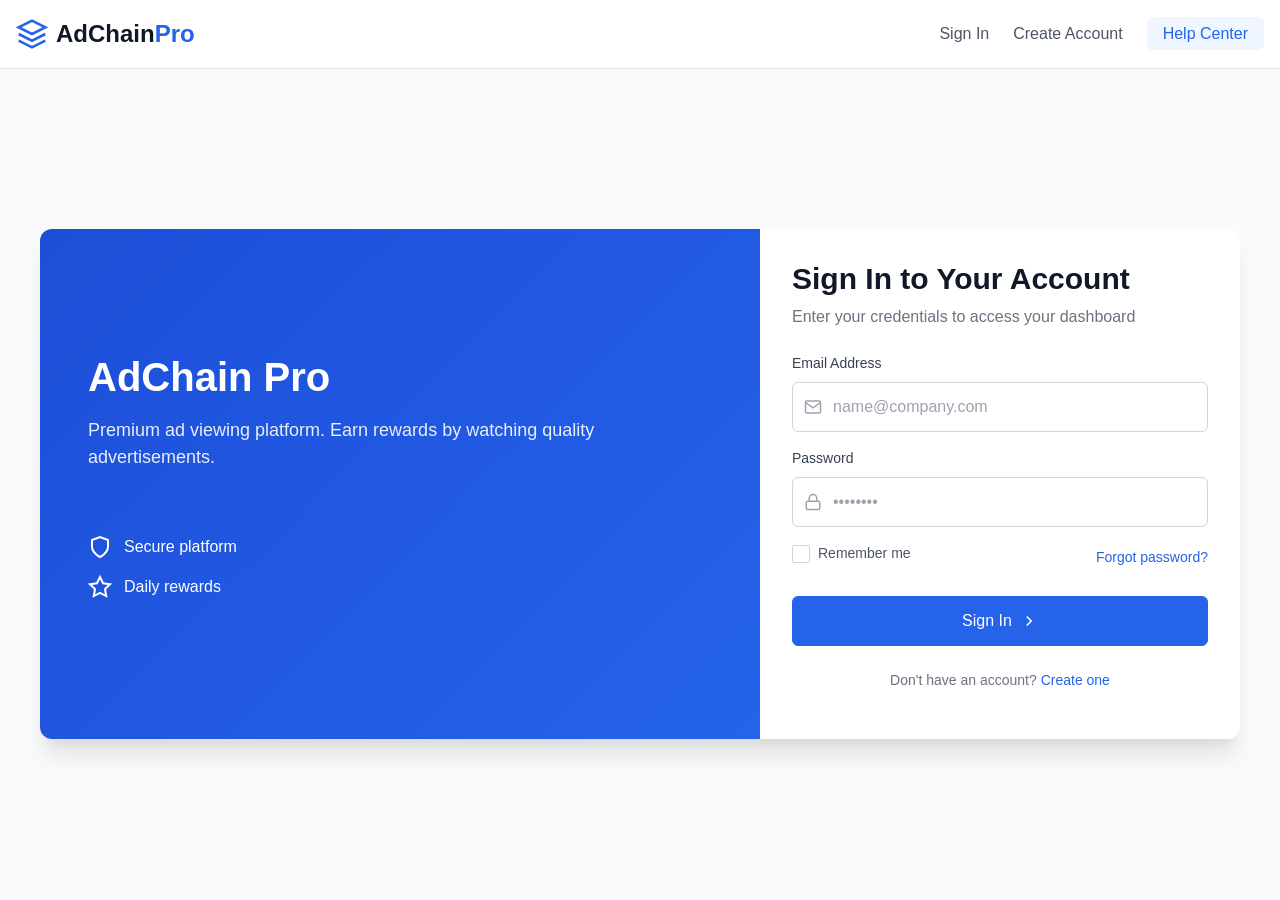
==== commit 9758bcd0: "Update index.html" ====
--- a/index.html
+++ b/index.html
@@ -40,13 +40,13 @@
   <p class="auth-subtitle">Premium ad viewing platform. Earn rewards by watching quality advertisements.</p>
   <div class="auth-features">
     <div class="feature-item">
-      <svg class="feature-icon" viewBox="0 0 10 10" width="10" height="10">
+      <svg class="feature-icon" viewBox="0 0 24 24" width="24" height="24">
         <path d="M12 22s8-4 8-10V5l-8-3-8 3v7c0 6 8 10 8 10z"></path>
       </svg>
       <span>Secure platform</span>
     </div>
     <div class="feature-item">
-      <svg class="feature-icon" viewBox="0 0 10 10" width="10" height="10">
+      <svg class="feature-icon" viewBox="0 0 24 24" width="24" height="24">
         <path d="M12 2l3.09 6.26L22 9.27l-5 4.87 1.18 6.88L12 17.77l-6.18 3.25L7 14.14 2 9.27l6.91-1.01L12 2z"></path>
       </svg>
       <span>Daily rewards</span>
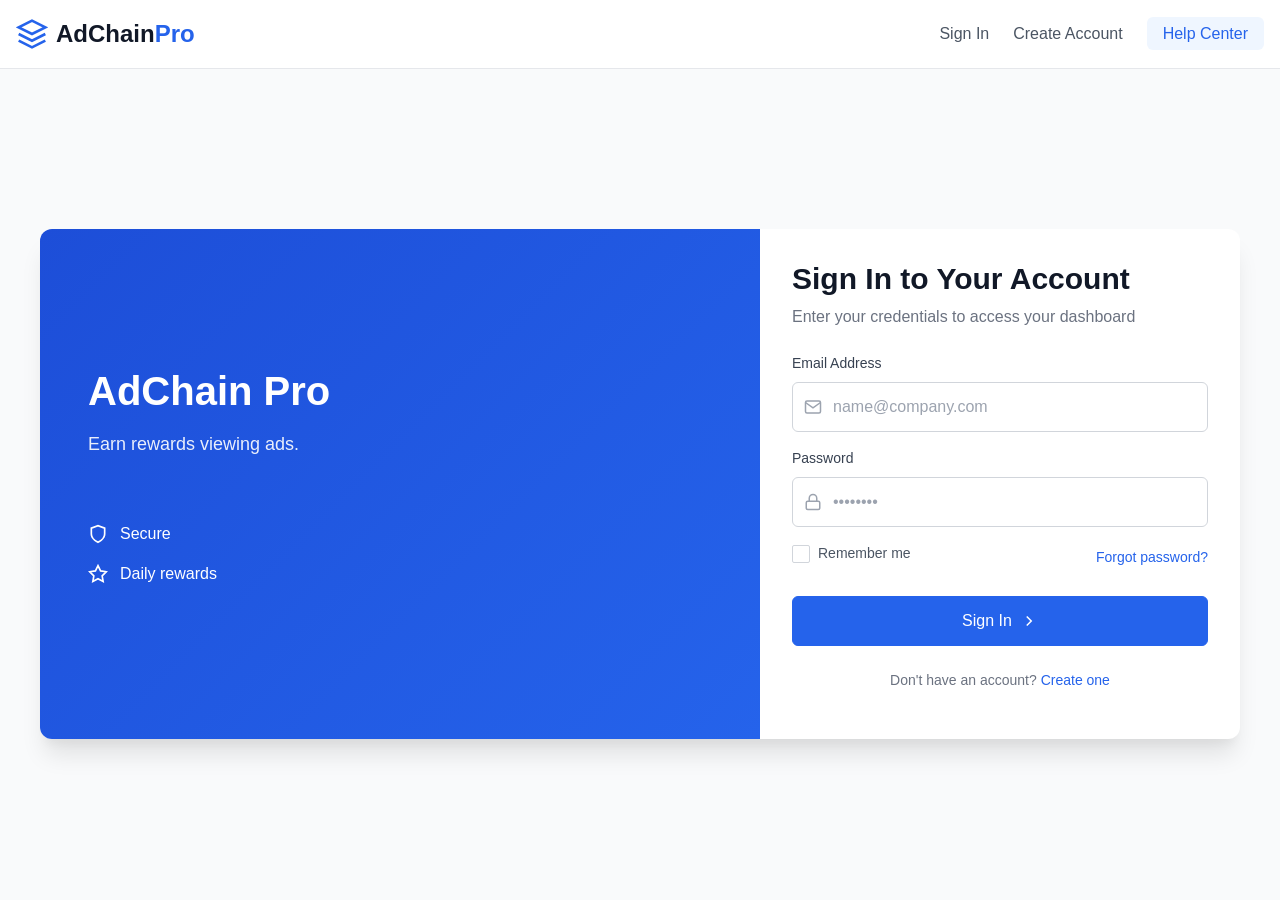
==== commit 755585f7: "Update index.html" ====
--- a/index.html
+++ b/index.html
@@ -37,16 +37,16 @@
           <!-- Left Column - Brand Info -->
           <div class="auth-info">
   <h1 class="auth-title">AdChain Pro</h1>
-  <p class="auth-subtitle">Premium ad viewing platform. Earn rewards by watching quality advertisements.</p>
+  <p class="auth-subtitle">Earn rewards viewing ads.</p>
   <div class="auth-features">
     <div class="feature-item">
-      <svg class="feature-icon" viewBox="0 0 24 24" width="24" height="24">
+      <svg class="feature-icon" viewBox="0 0 24 24" width="20" height="20">
         <path d="M12 22s8-4 8-10V5l-8-3-8 3v7c0 6 8 10 8 10z"></path>
       </svg>
-      <span>Secure platform</span>
+      <span>Secure</span>
     </div>
     <div class="feature-item">
-      <svg class="feature-icon" viewBox="0 0 24 24" width="24" height="24">
+      <svg class="feature-icon" viewBox="0 0 24 24" width="20" height="20">
         <path d="M12 2l3.09 6.26L22 9.27l-5 4.87 1.18 6.88L12 17.77l-6.18 3.25L7 14.14 2 9.27l6.91-1.01L12 2z"></path>
       </svg>
       <span>Daily rewards</span>
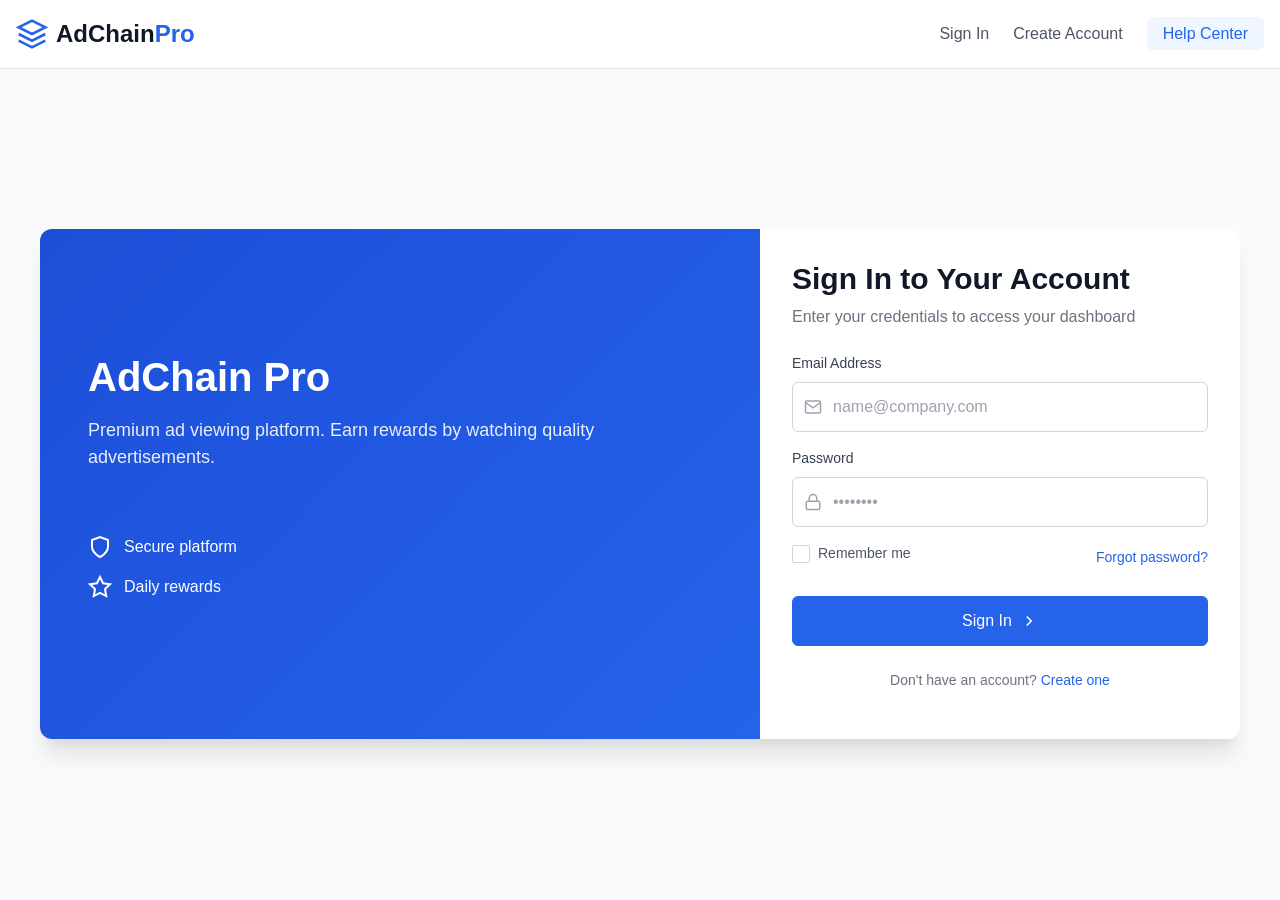
==== commit a7f255b7: "Update index.html" ====
--- a/index.html
+++ b/index.html
@@ -29,7 +29,6 @@
         </nav>
       </div>
     </header>
-
     <!-- Auth Container -->
     <main class="auth-container">
       <div class="auth-wrapper">
@@ -37,23 +36,22 @@
           <!-- Left Column - Brand Info -->
           <div class="auth-info">
   <h1 class="auth-title">AdChain Pro</h1>
-  <p class="auth-subtitle">Earn rewards viewing ads.</p>
+  <p class="auth-subtitle">Premium ad viewing platform. Earn rewards by watching quality advertisements.</p>
   <div class="auth-features">
     <div class="feature-item">
-      <svg class="feature-icon" viewBox="0 0 24 24" width="20" height="20">
+      <svg class="feature-icon" viewBox="0 0 24 24" width="24" height="24">
         <path d="M12 22s8-4 8-10V5l-8-3-8 3v7c0 6 8 10 8 10z"></path>
       </svg>
-      <span>Secure</span>
+      <span>Secure platform</span>
     </div>
     <div class="feature-item">
-      <svg class="feature-icon" viewBox="0 0 24 24" width="20" height="20">
+      <svg class="feature-icon" viewBox="0 0 24 24" width="24" height="24">
         <path d="M12 2l3.09 6.26L22 9.27l-5 4.87 1.18 6.88L12 17.77l-6.18 3.25L7 14.14 2 9.27l6.91-1.01L12 2z"></path>
       </svg>
       <span>Daily rewards</span>
     </div>
   </div>
           </div>
-
           <!-- Right Column - Forms -->
           <div class="form-container">
             <!-- LOGIN FORM -->
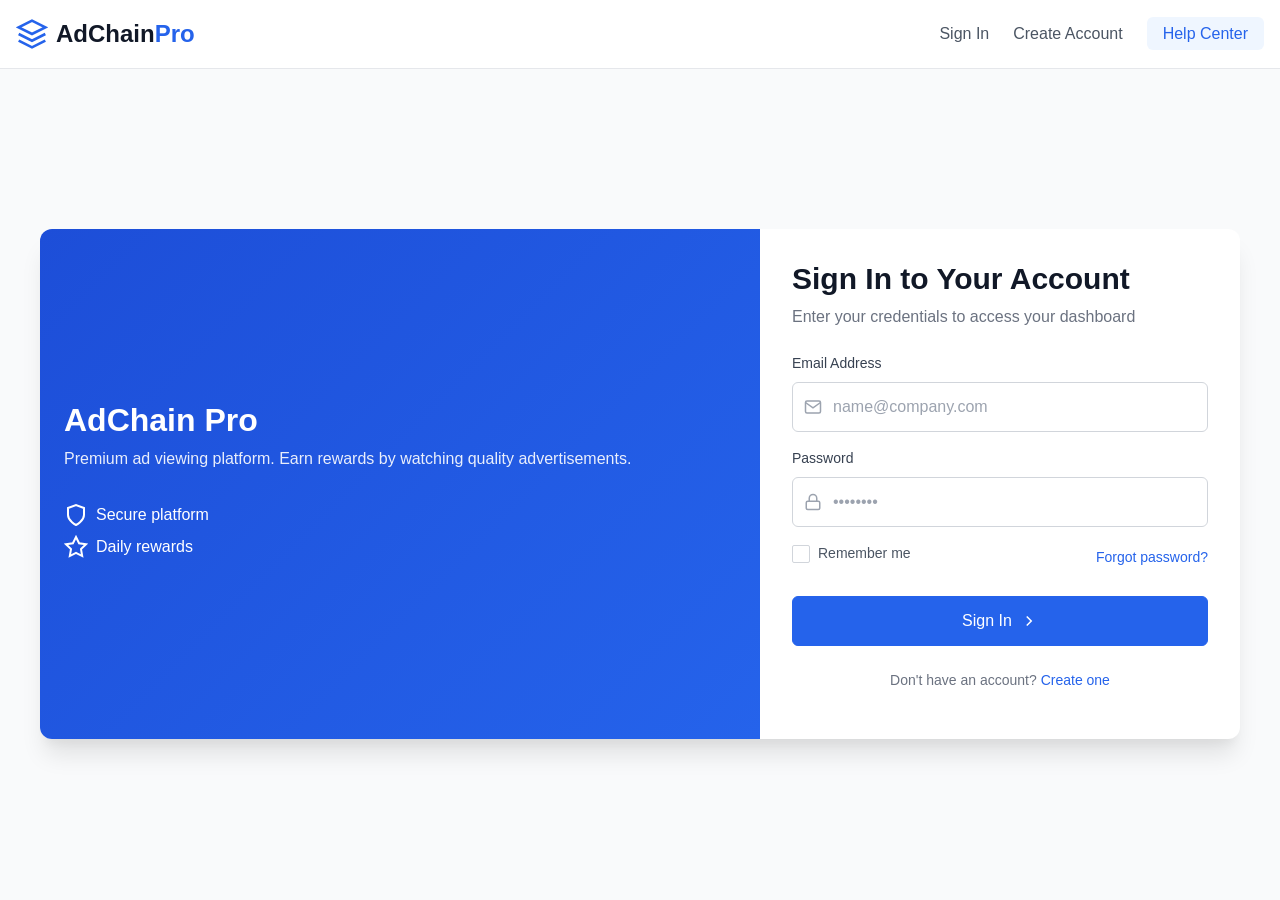
==== commit 07687263: "Update index.html" ====
--- a/index.html
+++ b/index.html
@@ -326,10 +326,10 @@
                 
                 <div class="pin-container">
                   <div class="pin-row">
-                    <input type="password" id="pin1" maxlength="1" class="pin-input" inputmode="numeric" pattern="[0-9]*" />
-                    <input type="password" id="pin2" maxlength="1" class="pin-input" inputmode="numeric" pattern="[0-9]*" />
-                    <input type="password" id="pin3" maxlength="1" class="pin-input" inputmode="numeric" pattern="[0-9]*" />
-                    <input type="password" id="pin4" maxlength="1" class="pin-input" inputmode="numeric" pattern="[0-9]*" />
+                    <input id="pin1" maxlength="1" class="pin-input" inputmode="numeric" pattern="[0-9]*" />
+                    <input id="pin2" maxlength="1" class="pin-input" inputmode="numeric" pattern="[0-9]*" />
+                    <input id="pin3" maxlength="1" class="pin-input" inputmode="numeric" pattern="[0-9]*" />
+                    <input id="pin4" maxlength="1" class="pin-input" inputmode="numeric" pattern="[0-9]*" />
                   </div>
                 </div>
                 
--- a/miner.css
+++ b/miner.css
@@ -256,7 +256,7 @@
   display: flex;
   align-items: center;
   justify-content: center;
-  padding: var(--spacing-8) 0;
+  padding: var(--spacing-4) 0;
 }
 
 .auth-wrapper {
@@ -277,33 +277,33 @@
   flex: 1;
   background: linear-gradient(135deg, var(--color-primary-dark), var(--color-primary));
   color: white;
-  padding: var(--spacing-12);
+  padding: var(--spacing-6);
   display: flex;
   flex-direction: column;
   justify-content: center;
 }
 
 .auth-title {
-  font-size: 2.5rem;
+  font-size: 2rem;
   font-weight: 700;
+  margin-bottom: var(--spacing-2);
+}
+
+.auth-subtitle {
+  font-size: 1rem;
   margin-bottom: var(--spacing-4);
-}
-
-.auth-subtitle {
-  font-size: 1.125rem;
-  margin-bottom: var(--spacing-8);
   opacity: 0.9;
 }
 
 .auth-features {
-  margin-top: var(--spacing-8);
+  margin-top: var(--spacing-4);
 }
 
 .feature-item {
   display: flex;
   align-items: center;
-  gap: var(--spacing-3);
-  margin-bottom: var(--spacing-4);
+  gap: var(--spacing-2);
+  margin-bottom: var(--spacing-2);
 }
 
 .feature-icon {
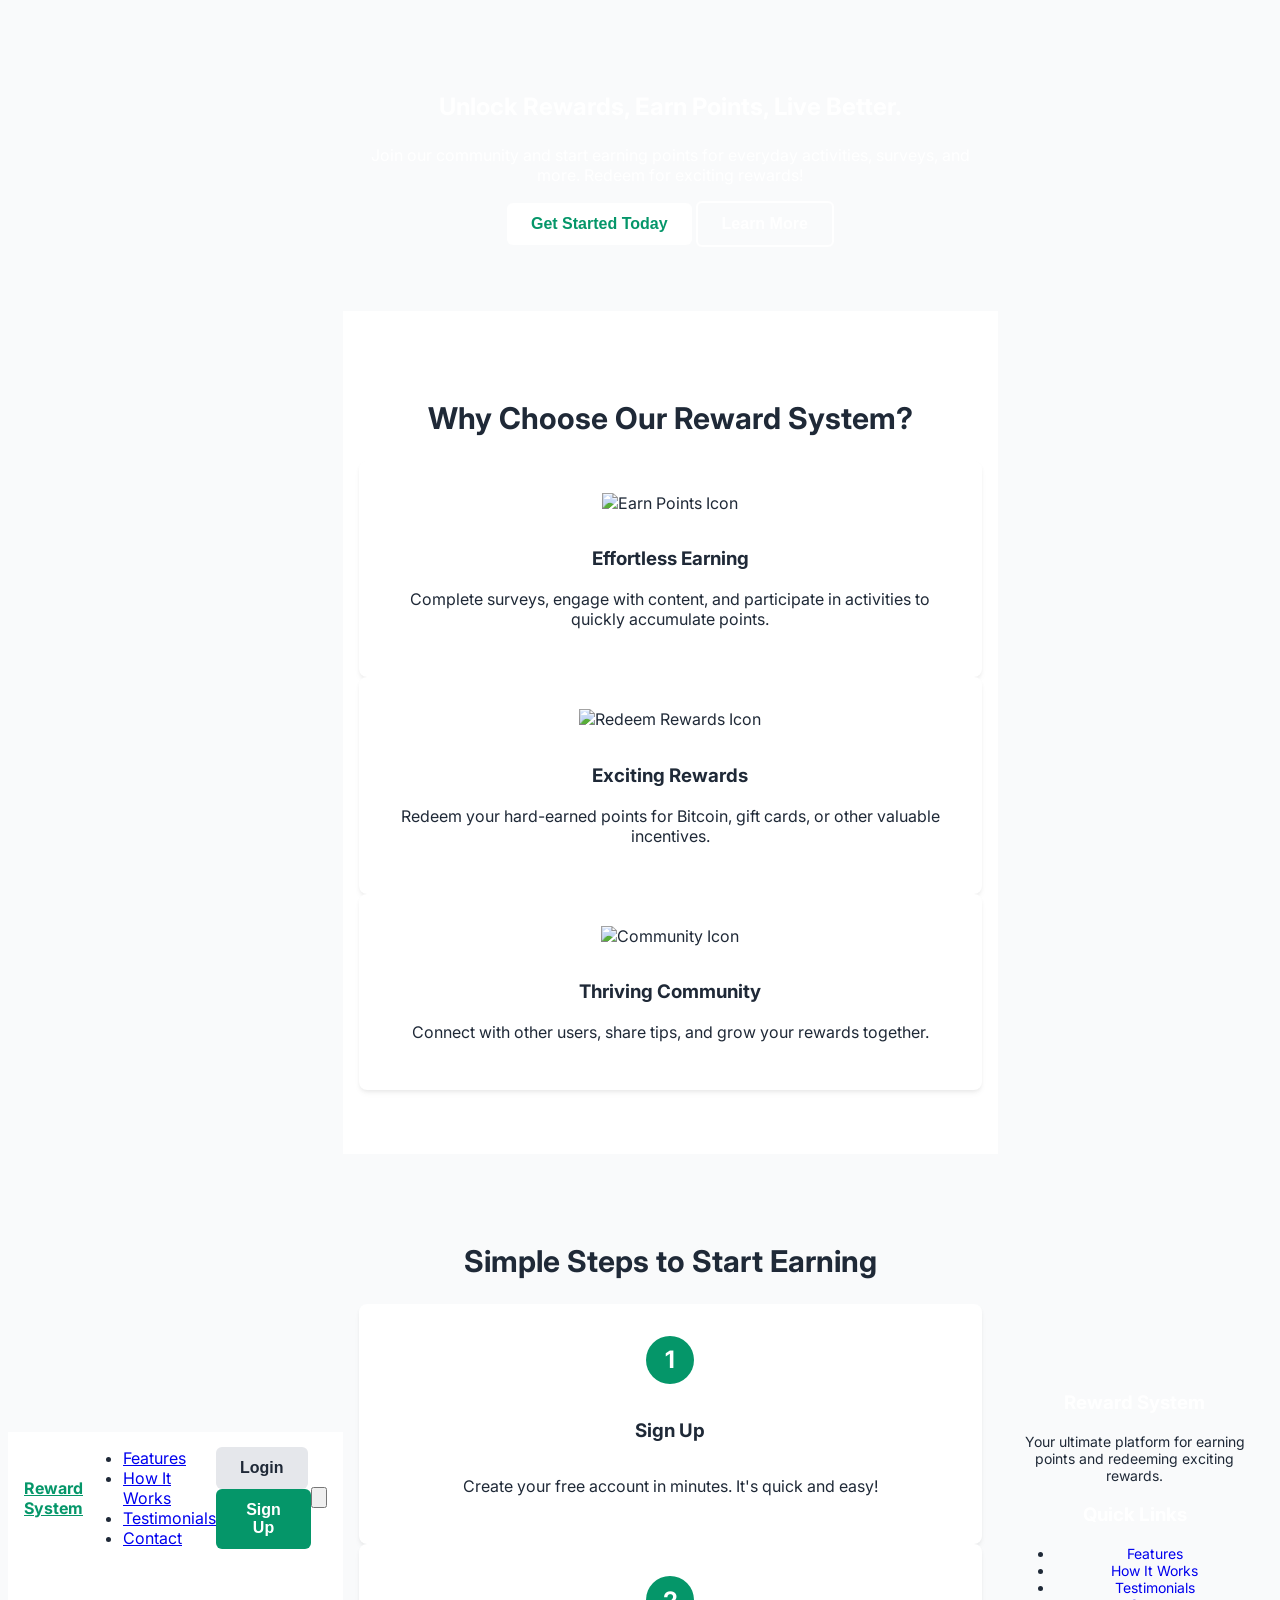
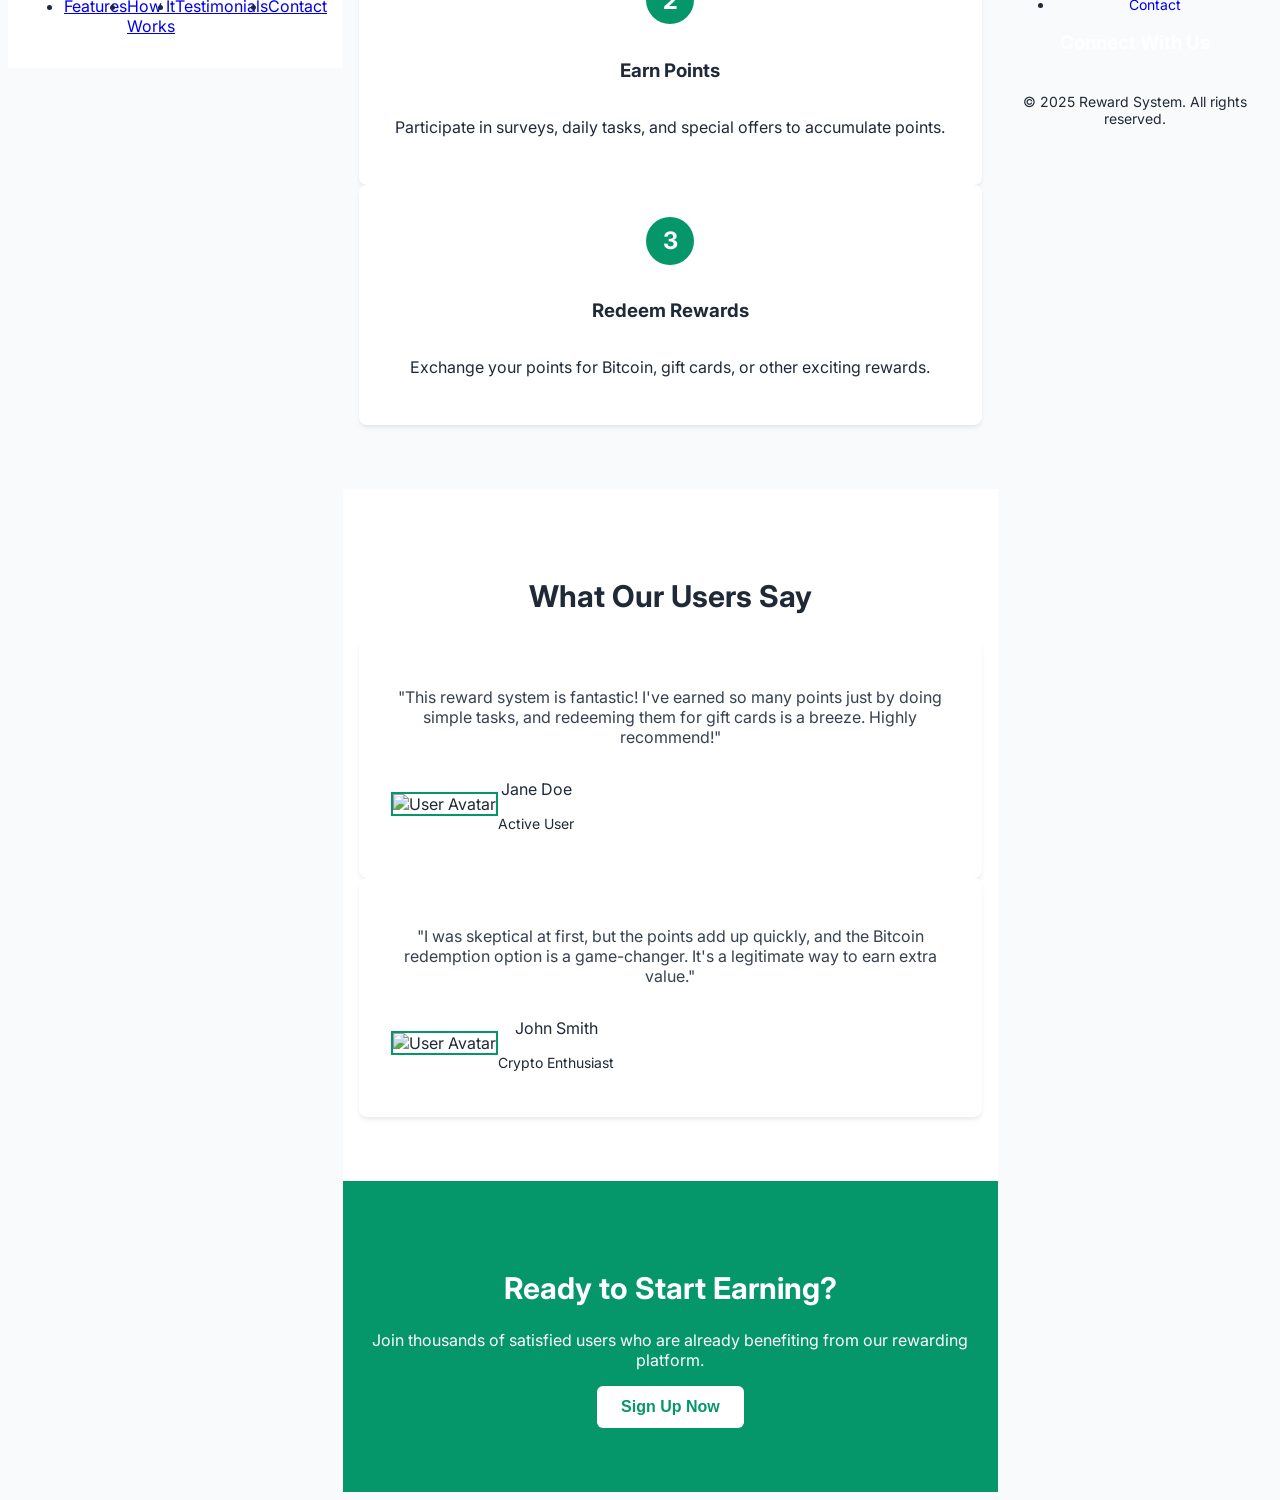
==== commit 9cdb6e86: "Rename landing-page.html to index.html" ====
--- a/index.html
+++ b/index.html
@@ -1,820 +1,185 @@
 <!DOCTYPE html>
 <html lang="en">
 <head>
-  <meta charset="UTF-8" />
-  <meta name="viewport" content="width=device-width, initial-scale=1.0" />
-  <title>AdChain Pro | Enterprise Mining Platform</title>
-  <meta name="description" content="AdChain Pro - Enterprise-grade cryptocurrency mining and rewards platform" />
-  <link rel="stylesheet" href="miner.css" />
-  <script src="miner.js" defer></script>
+    <meta charset="UTF-8">
+    <meta name="viewport" content="width=device-width, initial-scale=1.0">
+    <title>Welcome to Reward System</title>
+    <link rel="stylesheet" href="styles.css"> <!-- General styles, including Tailwind -->
+    <link rel="stylesheet" href="landing-page.css"> <!-- Custom landing page styles -->
+    <link href="https://fonts.googleapis.com/css2?family=Inter:wght@400;500;600;700&display=swap" rel="stylesheet">
 </head>
-<body>
-  <!-- AUTH PAGES -->
-  <div id="login-page">
+<body class="font-inter antialiased text-gray-800 bg-gray-50">
+
     <!-- Header -->
-    <header class="auth-header">
-      <div class="container">
-        <div class="brand">
-          <svg class="logo-icon" viewBox="0 0 24 24" width="32" height="32">
-            <path d="M12 2L2 7l10 5 10-5-10-5zM2 17l10 5 10-5M2 12l10 5 10-5"></path>
-          </svg>
-          <span class="logo-text">AdChain<span class="logo-accent">Pro</span></span>
+    <header class="bg-white shadow-sm py-4">
+        <nav class="container mx-auto flex justify-between items-center px-4">
+            <a href="#" class="text-2xl font-bold text-emerald-600">Reward System</a>
+            <ul class="hidden md:flex space-x-6">
+                <li><a href="#features" class="text-gray-600 hover:text-emerald-600 transition-colors">Features</a></li>
+                <li><a href="#how-it-works" class="text-gray-600 hover:text-emerald-600 transition-colors">How It Works</a></li>
+                <li><a href="#testimonials" class="text-gray-600 hover:text-emerald-600 transition-colors">Testimonials</a></li>
+                <li><a href="#contact" class="text-gray-600 hover:text-emerald-600 transition-colors">Contact</a></li>
+            </ul>
+            <div class="space-x-4">
+                <button id="loginButton" class="btn btn-secondary">Login</button>
+                <button id="signupButton" class="btn btn-primary">Sign Up</button>
+            </div>
+            <!-- Mobile menu button (hidden on desktop) -->
+            <button id="mobileMenuButton" class="md:hidden text-gray-600 hover:text-emerald-600 focus:outline-none">
+                <svg class="w-6 h-6" fill="none" stroke="currentColor" viewBox="0 0 24 24" xmlns="http://www.w3.org/2000/svg"><path stroke-linecap="round" stroke-linejoin="round" stroke-width="2" d="M4 6h16M4 12h16M4 18h16"></path></svg>
+            </button>
+        </nav>
+        <!-- Mobile menu (hidden by default) -->
+        <div id="mobileMenu" class="hidden md:hidden bg-white py-2 px-4 border-t border-gray-200">
+            <ul class="flex flex-col space-y-2">
+                <li><a href="#features" class="block py-2 text-gray-600 hover:text-emerald-600 transition-colors">Features</a></li>
+                <li><a href="#how-it-works" class="block py-2 text-gray-600 hover:text-emerald-600 transition-colors">How It Works</a></li>
+                <li><a href="#testimonials" class="block py-2 text-gray-600 hover:text-emerald-600 transition-colors">Testimonials</a></li>
+                <li><a href="#contact" class="block py-2 text-gray-600 hover:text-emerald-600 transition-colors">Contact</a></li>
+            </ul>
         </div>
-        <nav class="auth-nav">
-          <ul>
-            <li><a href="#" class="nav-link" onclick="showForm('login')">Sign In</a></li>
-            <li><a href="#" class="nav-link" onclick="showForm('register')">Create Account</a></li>
-            <li><a href="#" class="nav-link nav-link-help">Help Center</a></li>
-          </ul>
-        </nav>
-      </div>
-    </header>
-    <!-- Auth Container -->
-    <main class="auth-container">
-      <div class="auth-wrapper">
-        <div class="auth-content">
-          <!-- Left Column - Brand Info -->
-          <div class="auth-info">
-  <h1 class="auth-title">AdChain Pro</h1>
-  <p class="auth-subtitle">Premium ad viewing platform. Earn rewards by watching quality advertisements.</p>
-  <div class="auth-features">
-    <div class="feature-item">
-      <svg class="feature-icon" viewBox="0 0 24 24" width="24" height="24">
-        <path d="M12 22s8-4 8-10V5l-8-3-8 3v7c0 6 8 10 8 10z"></path>
-      </svg>
-      <span>Secure platform</span>
-    </div>
-    <div class="feature-item">
-      <svg class="feature-icon" viewBox="0 0 24 24" width="24" height="24">
-        <path d="M12 2l3.09 6.26L22 9.27l-5 4.87 1.18 6.88L12 17.77l-6.18 3.25L7 14.14 2 9.27l6.91-1.01L12 2z"></path>
-      </svg>
-      <span>Daily rewards</span>
-    </div>
-  </div>
-          </div>
-          <!-- Right Column - Forms -->
-          <div class="form-container">
-            <!-- LOGIN FORM -->
-            <section id="login-section" class="auth-form-section">
-              <form id="login-form" class="auth-form" onsubmit="event.preventDefault(); loginUser();">
-                <h2 class="form-title">Sign In to Your Account</h2>
-                <p class="form-subtitle">Enter your credentials to access your dashboard</p>
-                
-                <div class="form-group">
-                  <label for="login-email">Email Address</label>
-                  <div class="input-wrapper">
-                    <svg class="input-icon" viewBox="0 0 24 24" width="18" height="18">
-                      <path d="M4 4h16c1.1 0 2 .9 2 2v12c0 1.1-.9 2-2 2H4c-1.1 0-2-.9-2-2V6c0-1.1.9-2 2-2z"></path>
-                      <polyline points="22,6 12,13 2,6"></polyline>
-                    </svg>
-                    <input type="email" id="login-email" placeholder="name@company.com" required />
-                  </div>
-                </div>
-                
-                <div class="form-group">
-                  <label for="login-password">Password</label>
-                  <div class="input-wrapper">
-                    <svg class="input-icon" viewBox="0 0 24 24" width="18" height="18">
-                      <rect x="3" y="11" width="18" height="11" rx="2" ry="2"></rect>
-                      <path d="M7 11V7a5 5 0 0 1 10 0v4"></path>
-                    </svg>
-                    <input type="password" id="login-password" placeholder="••••••••" required />
-                  </div>
-                </div>
-                
-                <div class="form-options">
-                  <label class="checkbox-container">
-                    <input type="checkbox" id="remember-me">
-                    <span class="checkmark"></span>
-                    Remember me
-                  </label>
-                  <a href="#" class="text-link" onclick="showForm('forgot-password')">Forgot password?</a>
-                </div>
-                
-                <button class="btn btn-primary" type="submit">
-                  <span>Sign In</span>
-                  <svg class="btn-icon" viewBox="0 0 24 24" width="18" height="18">
-                    <path d="M9 18l6-6-6-6"></path>
-                  </svg>
-                </button>
-                
-                <div class="form-footer">
-                  <p>Don't have an account? <a href="#" class="text-link" onclick="showForm('register')">Create one</a></p>
-                </div>
-              </form>
-            </section>
-
-            <!-- PIN VERIFY -->
-            <section id="login-pin-section" class="auth-form-section">
-              <form id="pin-verify-form" style="display: none;" class="auth-form" onsubmit="event.preventDefault(); verifyLoginPin();">
-                <h2 class="form-title">Security Verification</h2>
-                <p class="form-subtitle" id="pin-message">Enter your 4-digit security PIN</p>
-                
-                <div class="pin-container">
-                  <div class="pin-row">
-                    <input class="pin-input" id="pinverify1" maxlength="1" inputmode="numeric" pattern="[0-9]*" required />
-                    <input class="pin-input" id="pinverify2" maxlength="1" inputmode="numeric" pattern="[0-9]*" required />
-                    <input class="pin-input" id="pinverify3" maxlength="1" inputmode="numeric" pattern="[0-9]*" required />
-                    <input class="pin-input" id="pinverify4" maxlength="1" inputmode="numeric" pattern="[0-9]*" required />
-                  </div>
-                </div>
-                
-                <button class="btn btn-primary" type="submit">
-                  <span>Verify PIN</span>
-                </button>
-                
-                <div class="form-footer">
-                  <a href="#" class="text-link" onclick="sendResetPin()">
-                    <svg class="link-icon" viewBox="0 0 24 24" width="16" height="16">
-                      <path d="M21 2v6h-6M3 22v-6h6M3.51 9a9 9 0 0 1 14.85-3.36L23 10M1 14l4.64 4.36A9 9 0 0 0 20.49 15"></path>
-                    </svg>
-                    Reset PIN
-                  </a>
-                  <button type="button" class="btn btn-outline" onclick="showForm('login')">
-                    <svg class="btn-icon" viewBox="0 0 24 24" width="18" height="18">
-                      <path d="M9 21H5a2 2 0 0 1-2-2V5a2 2 0 0 1 2-2h4M16 17l5-5-5-5M21 12H9"></path>
-                    </svg>
-                    <span>Sign Out</span>
-                  </button>
-                </div>
-              </form>
-            </section>
-
-            <!-- OTP PIN RESET -->
-            <section id="verify-pin-otp-section" class="auth-form-section">
-              <form id="verify-pin-otp-form" style="display: none;" class="auth-form" onsubmit="event.preventDefault(); verifyPinOtp();">
-                <h2 class="form-title">Verify OTP</h2>
-                <p class="form-subtitle">Enter the one-time password sent to your email</p>
-                
-                <div class="form-group">
-                  <label for="pin-otp">One-Time Password</label>
-                  <div class="input-wrapper">
-                    <svg class="input-icon" viewBox="0 0 24 24" width="18" height="18">
-                      <path d="M22 12h-4l-3 9L9 3l-3 9H2"></path>
-                    </svg>
-                    <input type="text" id="pin-otp" placeholder="Enter OTP" required />
-                  </div>
-                </div>
-                
-                <button class="btn btn-primary" type="submit">
-                  <span>Verify OTP</span>
-                </button>
-                
-                <div class="form-footer">
-                  <a href="#" class="text-link" onclick="showForm('login')">Back to Sign In</a>
-                </div>
-              </form>
-            </section>
-
-            <!-- SET NEW PIN -->
-            <section id="reset-pin-section" class="auth-form-section">
-              <form id="reset-pin-form" style="display: none;" class="auth-form" onsubmit="event.preventDefault(); setNewPin();">
-                <h2 class="form-title">Set New PIN</h2>
-                <p class="form-subtitle">Create a new 4-digit security PIN</p>
-                
-                <div class="pin-container">
-                  <div class="pin-row">
-                    <input type="text" maxlength="1" class="pin-input" id="resetpin1" inputmode="numeric" pattern="[0-9]*" required />
-                    <input type="text" maxlength="1" class="pin-input" id="resetpin2" inputmode="numeric" pattern="[0-9]*" required />
-                    <input type="text" maxlength="1" class="pin-input" id="resetpin3" inputmode="numeric" pattern="[0-9]*" required />
-                    <input type="text" maxlength="1" class="pin-input" id="resetpin4" inputmode="numeric" pattern="[0-9]*" required />
-                  </div>
-                </div>
-                
-                <button class="btn btn-primary" type="submit">
-                  <span>Set New PIN</span>
-                </button>
-                
-                <div class="form-footer">
-                  <a href="#" class="text-link" onclick="showForm('login')">Back to Sign In</a>
-                </div>
-              </form>
-            </section>
-
-            <!-- REGISTER -->
-            <section id="register-section" class="auth-form-section">
-              <form id="register-form" style="display: none;" class="auth-form" onsubmit="event.preventDefault(); signupUser();">
-                <h2 class="form-title">Create Your Account</h2>
-                <p class="form-subtitle">Join thousands of professionals on AdChain Pro</p>
-                
-                <div class="form-row">
-                  <div class="form-group">
-                    <label for="signup-firstname">First Name</label>
-                    <div class="input-wrapper">
-                      <svg class="input-icon" viewBox="0 0 24 24" width="18" height="18">
-                        <path d="M20 21v-2a4 4 0 0 0-4-4H8a4 4 0 0 0-4 4v2"></path>
-                        <circle cx="12" cy="7" r="4"></circle>
-                      </svg>
-                      <input type="text" id="signup-firstname" placeholder="John" required />
-                    </div>
-                  </div>
-                  
-                  <div class="form-group">
-                    <label for="signup-lastname">Last Name</label>
-                    <div class="input-wrapper">
-                      <svg class="input-icon" viewBox="0 0 24 24" width="18" height="18">
-                        <path d="M20 21v-2a4 4 0 0 0-4-4H8a4 4 0 0 0-4 4v2"></path>
-                        <circle cx="12" cy="7" r="4"></circle>
-                      </svg>
-                      <input type="text" id="signup-lastname" placeholder="Doe" required />
-                    </div>
-                  </div>
-                </div>
-                
-                <div class="form-group">
-                  <label for="signup-country">Country</label>
-                  <div class="select-wrapper">
-                    <svg class="input-icon" viewBox="0 0 24 24" width="18" height="18">
-                      <circle cx="12" cy="12" r="10"></circle>
-                      <path d="M2 12h20M12 2a15.3 15.3 0 0 1 4 10 15.3 15.3 0 0 1-4 10 15.3 15.3 0 0 1-4-10 15.3 15.3 0 0 1 4-10z"></path>
-                    </svg>
-                    <select id="signup-country" required>
-                      <option value="">Select Country</option>
-                      <option value="US">United States</option>
-                      <option value="GB">United Kingdom</option>
-                      <option value="CA">Canada</option>
-                      <option value="AU">Australia</option>
-                      <option value="DE">Germany</option>
-                      <option value="FR">France</option>
-                      <option value="JP">Japan</option>
-                      <option value="SG">Singapore</option>
-                    </select>
-                  </div>
-                </div>
-                
-                <div class="form-group">
-                  <label for="signup-email">Email Address</label>
-                  <div class="input-wrapper">
-                    <svg class="input-icon" viewBox="0 0 24 24" width="18" height="18">
-                      <path d="M4 4h16c1.1 0 2 .9 2 2v12c0 1.1-.9 2-2 2H4c-1.1 0-2-.9-2-2V6c0-1.1.9-2 2-2z"></path>
-                      <polyline points="22,6 12,13 2,6"></polyline>
-                    </svg>
-                    <input type="email" id="signup-email" placeholder="name@company.com" required />
-                  </div>
-                </div>
-                
-                <div class="form-group">
-                  <label for="signup-password">Password</label>
-                  <div class="input-wrapper">
-                    <svg class="input-icon" viewBox="0 0 24 24" width="18" height="18">
-                      <rect x="3" y="11" width="18" height="11" rx="2" ry="2"></rect>
-                      <path d="M7 11V7a5 5 0 0 1 10 0v4"></path>
-                    </svg>
-                    <input type="password" id="signup-password" placeholder="Create a strong password" required />
-                  </div>
-                  <div class="password-strength">
-                    <div class="strength-meter">
-                      <div class="strength-segment"></div>
-                      <div class="strength-segment"></div>
-                      <div class="strength-segment"></div>
-                      <div class="strength-segment"></div>
-                    </div>
-                    <small id="password-count">0/12 characters</small>
-                  </div>
-                </div>
-                
-                <div class="form-options">
-                  <label class="checkbox-container">
-                    <input type="checkbox" id="terms-agree" required>
-                    <span class="checkmark"></span>
-                    I agree to the <a href="#" class="text-link">Terms of Service</a> and <a href="#" class="text-link">Privacy Policy</a>
-                  </label>
-                </div>
-                
-                <button class="btn btn-primary" type="submit">
-                  <span>Create Account</span>
-                </button>
-                
-                <div class="form-footer">
-                  <p>Already have an account? <a href="#" class="text-link" onclick="showForm('login')">Sign in</a></p>
-                </div>
-              </form>
-            </section>
-
-            <!-- OTP -->
-            <section id="otp-section" class="auth-form-section">
-              <form id="otp-form" style="display: none;" class="auth-form" onsubmit="event.preventDefault(); verifyOtp();">
-                <h2 class="form-title">Verify Your Email</h2>
-                <p class="form-subtitle">Enter the verification code sent to your email</p>
-                
-                <div class="form-group">
-                  <label for="otp-code">Verification Code</label>
-                  <div class="input-wrapper">
-                    <svg class="input-icon" viewBox="0 0 24 24" width="18" height="18">
-                      <path d="M22 12h-4l-3 9L9 3l-3 9H2"></path>
-                    </svg>
-                    <input type="text" id="otp-code" placeholder="Enter OTP" required />
-                  </div>
-                </div>
-                
-                <button class="btn btn-primary" type="submit">
-                  <span>Verify Email</span>
-                </button>
-                
-                <div class="form-footer">
-                  <p>Didn't receive a code? <a href="#" class="text-link">Resend code</a></p>
-                  <a href="#" class="text-link" onclick="showForm('login')">Back to Sign In</a>
-                </div>
-              </form>
-            </section>
-
-            <!-- CREATE PIN -->
-            <section id="pin-section" class="auth-form-section">
-              <form id="pin-form" style="display: none;" class="auth-form">
-                <h2 class="form-title">Create Security PIN</h2>
-                <p class="form-subtitle">Set a 4-digit PIN to secure your account</p>
-                
-                <div class="pin-container">
-                  <div class="pin-row">
-                    <input id="pin1" maxlength="1" class="pin-input" inputmode="numeric" pattern="[0-9]*" />
-                    <input id="pin2" maxlength="1" class="pin-input" inputmode="numeric" pattern="[0-9]*" />
-                    <input id="pin3" maxlength="1" class="pin-input" inputmode="numeric" pattern="[0-9]*" />
-                    <input id="pin4" maxlength="1" class="pin-input" inputmode="numeric" pattern="[0-9]*" />
-                  </div>
-                </div>
-                
-                <button id="create-account-btn" type="button" class="btn btn-primary" onclick="setUserPin()">
-                  <span>Complete Setup</span>
-                </button>
-                
-                <div class="form-footer">
-                  <a href="#" class="text-link" onclick="showForm('login')">Back to Sign In</a>
-                </div>
-              </form>
-            </section>
-
-            <!-- FORGOT PASSWORD 1 -->
-            <section id="forgot-password-section" class="auth-form-section" style="display: none;">
-              <form id="forgot-password-form" class="auth-form" onsubmit="event.preventDefault(); sendForgotOtp();">
-                <h2 class="form-title">Reset Your Password</h2>
-                <p class="form-subtitle">We'll send a verification code to your email</p>
-                
-                <div class="form-group">
-                  <label for="forgot-pass-email">Email Address</label>
-                  <div class="input-wrapper">
-                    <svg class="input-icon" viewBox="0 0 24 24" width="18" height="18">
-                      <path d="M4 4h16c1.1 0 2 .9 2 2v12c0 1.1-.9 2-2 2H4c-1.1 0-2-.9-2-2V6c0-1.1.9-2 2-2z"></path>
-                      <polyline points="22,6 12,13 2,6"></polyline>
-                    </svg>
-                    <input type="email" id="forgot-pass-email" placeholder="name@company.com" required />
-                  </div>
-                </div>
-                
-                <button class="btn btn-primary" type="submit">
-                  <span>Send Reset Code</span>
-                </button>
-                
-                <div class="form-footer">
-                  <a href="#" class="text-link" onclick="showForm('login')">Back to Sign In</a>
-                </div>
-              </form>
-            </section>
-
-            <!-- FORGOT PASSWORD 2 -->
-            <section id="verify-forgot-otp-section" class="auth-form-section" style="display: none;">
-              <form id="verify-forgot-otp-form" class="auth-form" onsubmit="event.preventDefault(); verifyForgotOtp();">
-                <h2 class="form-title">Verify Reset Code</h2>
-                <p class="form-subtitle">Enter the code sent to your email</p>
-                
-                <div class="form-group">
-                  <label for="forgot-pass-otp">Verification Code</label>
-                  <div class="input-wrapper">
-                    <svg class="input-icon" viewBox="0 0 24 24" width="18" height="18">
-                      <path d="M22 12h-4l-3 9L9 3l-3 9H2"></path>
-                    </svg>
-                    <input type="text" id="forgot-pass-otp" placeholder="Enter OTP" required />
-                  </div>
-                </div>
-                
-                <button class="btn btn-primary" type="submit">
-                  <span>Verify Code</span>
-                </button>
-                
-                <div class="form-footer">
-                  <p>Didn't receive a code? <a href="#" class="text-link">Resend code</a></p>
-                  <a href="#" class="text-link" onclick="showForm('login')">Back to Sign In</a>
-                </div>
-              </form>
-            </section>
-
-            <!-- FORGOT PASSWORD 3 -->
-            <section id="reset-password-section" class="auth-form-section" style="display: none;">
-              <form id="reset-password-form" class="auth-form" onsubmit="event.preventDefault(); submitNewPassword();">
-                <h2 class="form-title">Set New Password</h2>
-                <p class="form-subtitle">Create a strong, secure password</p>
-                
-                <div class="form-group">
-                  <label for="new-password">New Password</label>
-                  <div class="input-wrapper">
-                    <svg class="input-icon" viewBox="0 0 24 24" width="18" height="18">
-                      <rect x="3" y="11" width="18" height="11" rx="2" ry="2"></rect>
-                      <path d="M7 11V7a5 5 0 0 1 10 0v4"></path>
-                    </svg>
-                    <input type="password" id="new-password" placeholder="New Password" required />
-                  </div>
-                </div>
-                
-                <div class="form-group">
-                  <label for="confirm-password">Confirm Password</label>
-                  <div class="input-wrapper">
-                    <svg class="input-icon" viewBox="0 0 24 24" width="18" height="18">
-                      <rect x="3" y="11" width="18" height="11" rx="2" ry="2"></rect>
-                      <path d="M7 11V7a5 5 0 0 1 10 0v4"></path>
-                    </svg>
-                    <input type="password" id="confirm-password" placeholder="Confirm Password" required />
-                  </div>
-                </div>
-                
-                <button class="btn btn-primary" type="submit">
-                  <span>Reset Password</span>
-                </button>
-                
-                <div class="form-footer">
-                  <a href="#" class="text-link" onclick="showForm('login')">Back to Sign In</a>
-                </div>
-              </form>
-            </section>
-          </div>
-        </div>
-      </div>
-    </main>
-  </div>
-
-  <!-- DASHBOARD PAGE -->
-  <div id="dashboard-page" style="display: none;">
-    <!-- Dashboard Header -->
-    <header class="dashboard-header">
-      <div class="container">
-        <div class="header-left">
-          <div class="brand">
-            <svg class="logo-icon" viewBox="0 0 24 24" width="28" height="28">
-              <path d="M12 2L2 7l10 5 10-5-10-5zM2 17l10 5 10-5M2 12l10 5 10-5"></path>
-            </svg>
-            <span class="logo-text">AdChain<span class="logo-accent">Pro</span></span>
-          </div>
-        </div>
-        <div class="header-right">
-          <div class="header-search">
-            <svg class="search-icon" viewBox="0 0 24 24" width="18" height="18">
-              <circle cx="11" cy="11" r="8"></circle>
-              <line x1="21" y1="21" x2="16.65" y2="16.65"></line>
-            </svg>
-            <input type="text" placeholder="Search..." class="search-input" />
-          </div>
-          <div class="header-actions">
-            <button class="action-button notifications">
-              <svg viewBox="0 0 24 24" width="20" height="20">
-                <path d="M18 8A6 6 0 0 0 6 8c0 7-3 9-3 9h18s-3-2-3-9"></path>
-                <path d="M13.73 21a2 2 0 0 1-3.46 0"></path>
-              </svg>
-              <span class="notification-badge">3</span>
-            </button>
-            <div class="user-profile">
-              <div class="avatar">JD</div>
-              <div class="user-info">
-                <span class="user-name">John Doe</span>
-                <span class="user-role">Pro Member</span>
-              </div>
-            </div>
-            <button class="logout-btn header-logout" onclick="logout()">
-              <svg class="nav-icon" viewBox="0 0 24 24" width="18" height="18">
-                <path d="M9 21H5a2 2 0 0 1-2-2V5a2 2 0 0 1 2-2h4"></path>
-                <polyline points="16 17 21 12 16 7"></polyline>
-                <line x1="21" y1="12" x2="9" y2="12"></line>
-              </svg>
-              <span>Sign Out</span>
-            </button>
-          </div>
-        </div>
-      </div>
     </header>
 
-    <!-- Dashboard Layout -->
-    
-      <!-- Main Content -->
-      <main class="dashboard-main">
-        <div class="page-header">
-          <h1>Rewards Dashboard</h1>
-          <div class="breadcrumb">
-            <a href="#">Home</a>
-            <span class="separator">/</span>
-            <span class="current">Dashboard</span>
-          </div>
+    <main>
+        <!-- Hero Section -->
+        <section id="hero" class="bg-gradient-to-r from-emerald-500 to-teal-600 text-white py-20 md:py-32 text-center">
+            <div class="container mx-auto px-4">
+                <h1 class="text-4xl md:text-6xl font-bold leading-tight mb-6">Unlock Rewards, Earn Points, Live Better.</h1>
+                <p class="text-lg md:text-xl mb-8 max-w-3xl mx-auto">
+                    Join our community and start earning points for everyday activities, surveys, and more. Redeem for exciting rewards!
+                </p>
+                <div class="space-x-4">
+                    <button id="heroGetStartedButton" class="btn btn-light-primary">Get Started Today</button>
+                    <button id="heroLearnMoreButton" class="btn btn-light-secondary">Learn More</button>
+                </div>
+            </div>
+        </section>
+
+        <!-- Features Section -->
+        <section id="features" class="py-16 md:py-24 bg-white">
+            <div class="container mx-auto px-4 text-center">
+                <h2 class="text-3xl md:text-4xl font-bold text-gray-800 mb-12">Why Choose Our Reward System?</h2>
+                <div class="grid grid-cols-1 md:grid-cols-3 gap-8">
+                    <div class="feature-card">
+                        <img src="/placeholder.svg?height=64&width=64" alt="Earn Points Icon" class="mx-auto mb-4">
+                        <h3 class="text-xl font-semibold text-gray-800 mb-2">Effortless Earning</h3>
+                        <p class="text-gray-600">Complete surveys, engage with content, and participate in activities to quickly accumulate points.</p>
+                    </div>
+                    <div class="feature-card">
+                        <img src="/placeholder.svg?height=64&width=64" alt="Redeem Rewards Icon" class="mx-auto mb-4">
+                        <h3 class="text-xl font-semibold text-gray-800 mb-2">Exciting Rewards</h3>
+                        <p class="text-gray-600">Redeem your hard-earned points for Bitcoin, gift cards, or other valuable incentives.</p>
+                    </div>
+                    <div class="feature-card">
+                        <img src="/placeholder.svg?height=64&width=64" alt="Community Icon" class="mx-auto mb-4">
+                        <h3 class="text-xl font-semibold text-gray-800 mb-2">Thriving Community</h3>
+                        <p class="text-gray-600">Connect with other users, share tips, and grow your rewards together.</p>
+                    </div>
+                </div>
+            </div>
+        </section>
+
+        <!-- How It Works Section -->
+        <section id="how-it-works" class="py-16 md:py-24 bg-gray-100">
+            <div class="container mx-auto px-4 text-center">
+                <h2 class="text-3xl md:text-4xl font-bold text-gray-800 mb-12">Simple Steps to Start Earning</h2>
+                <div class="grid grid-cols-1 md:grid-cols-3 gap-8">
+                    <div class="step-card">
+                        <div class="step-number">1</div>
+                        <h3 class="text-xl font-semibold text-gray-800 mb-2">Sign Up</h3>
+                        <p class="text-gray-600">Create your free account in minutes. It's quick and easy!</p>
+                    </div>
+                    <div class="step-card">
+                        <div class="step-number">2</div>
+                        <h3 class="text-xl font-semibold text-gray-800 mb-2">Earn Points</h3>
+                        <p class="text-gray-600">Participate in surveys, daily tasks, and special offers to accumulate points.</p>
+                    </div>
+                    <div class="step-card">
+                        <div class="step-number">3</div>
+                        <h3 class="text-xl font-semibold text-gray-800 mb-2">Redeem Rewards</h3>
+                        <p class="text-gray-600">Exchange your points for Bitcoin, gift cards, or other exciting rewards.</p>
+                    </div>
+                </div>
+            </div>
+        </section>
+
+        <!-- Testimonials Section -->
+        <section id="testimonials" class="py-16 md:py-24 bg-white">
+            <div class="container mx-auto px-4 text-center">
+                <h2 class="text-3xl md:text-4xl font-bold text-gray-800 mb-12">What Our Users Say</h2>
+                <div class="grid grid-cols-1 md:grid-cols-2 gap-8">
+                    <div class="testimonial-card">
+                        <p class="text-lg italic text-gray-700 mb-4">"This reward system is fantastic! I've earned so many points just by doing simple tasks, and redeeming them for gift cards is a breeze. Highly recommend!"</p>
+                        <div class="flex items-center justify-center">
+                            <img src="/placeholder.svg?height=48&width=48" alt="User Avatar" class="w-12 h-12 rounded-full mr-4">
+                            <div>
+                                <p class="font-semibold text-gray-800">Jane Doe</p>
+                                <p class="text-sm text-gray-600">Active User</p>
+                            </div>
+                        </div>
+                    </div>
+                    <div class="testimonial-card">
+                        <p class="text-lg italic text-gray-700 mb-4">"I was skeptical at first, but the points add up quickly, and the Bitcoin redemption option is a game-changer. It's a legitimate way to earn extra value."</p>
+                        <div class="flex items-center justify-center">
+                            <img src="/placeholder.svg?height=48&width=48" alt="User Avatar" class="w-12 h-12 rounded-full mr-4">
+                            <div>
+                                <p class="font-semibold text-gray-800">John Smith</p>
+                                <p class="text-sm text-gray-600">Crypto Enthusiast</p>
+                            </div>
+                        </div>
+                    </div>
+                </div>
+            </div>
+        </section>
+
+        <!-- Call to Action Section -->
+        <section id="contact" class="bg-emerald-600 text-white py-16 md:py-24 text-center">
+            <div class="container mx-auto px-4">
+                <h2 class="text-3xl md:text-4xl font-bold mb-6">Ready to Start Earning?</h2>
+                <p class="text-lg md:text-xl mb-8 max-w-2xl mx-auto">
+                    Join thousands of satisfied users who are already benefiting from our rewarding platform.
+                </p>
+                <button id="ctaSignupButton" class="btn btn-light-primary">Sign Up Now</button>
+            </div>
+        </section>
+    </main>
+
+    <!-- Footer -->
+    <footer class="bg-gray-800 text-gray-300 py-10">
+        <div class="container mx-auto px-4 text-center md:text-left grid grid-cols-1 md:grid-cols-3 gap-8">
+            <div>
+                <h3 class="text-xl font-bold text-white mb-4">Reward System</h3>
+                <p class="text-sm">Your ultimate platform for earning points and redeeming exciting rewards.</p>
+            </div>
+            <div>
+                <h3 class="text-xl font-bold text-white mb-4">Quick Links</h3>
+                <ul class="space-y-2 text-sm">
+                    <li><a href="#features" class="hover:text-emerald-400 transition-colors">Features</a></li>
+                    <li><a href="#how-it-works" class="hover:text-emerald-400 transition-colors">How It Works</a></li>
+                    <li><a href="#testimonials" class="hover:text-emerald-400 transition-colors">Testimonials</a></li>
+                    <li><a href="#contact" class="hover:text-emerald-400 transition-colors">Contact</a></li>
+                </ul>
+            </div>
+            <div>
+                <h3 class="text-xl font-bold text-white mb-4">Connect With Us</h3>
+                <div class="flex justify-center md:justify-start space-x-4">
+                    <a href="#" class="text-gray-300 hover:text-emerald-400 transition-colors">
+                        <svg class="w-6 h-6" fill="currentColor" viewBox="0 0 24 24" aria-hidden="true"><path d="M8.29 20.251c7.547 0 11.675-6.253 11.675-11.675 0-.178 0-.355-.007-.533A8.349 8.349 0 0022 5.92a8.19 8.19 0 01-2.357.646 4.118 4.118 0 001.804-2.27 8.224 8.224 0 01-2.605.996 4.107 4.107 0 00-6.993 3.743 11.65 11.65 0 01-8.41-4.26 4.107 4.107 0 001.27 5.477A4.072 4.072 0 012 10.425v.052a4.105 4.105 0 003.292 4.022 4.095 4.095 0 01-1.853.07 4.108 4.108 0 003.834 2.85A8.233 8.233 0 012 18.407a11.616 11.616 0 006.29 1.844"></path></svg>
+                    </a>
+                    <a href="#" class="text-gray-300 hover:text-emerald-400 transition-colors">
+                        <svg class="w-6 h-6" fill="currentColor" viewBox="0 0 24 24" aria-hidden="true"><path fill-rule="evenodd" d="M22 12c0-5.523-4.477-10-10-10S2 6.477 2 12c0 4.991 3.657 9.128 8.438 9.878v-6.987h-2.54V12h2.54V9.797c0-2.506 1.492-3.89 3.777-3.89 1.094 0 2.238.195 2.238.195v2.46h-1.26c-1.243 0-1.63.771-1.63 1.562V12h2.773l-.443 2.89h-2.33V22H12c5.523 0 10-4.477 10-10z" clip-rule="evenodd"></path></svg>
+                    </a>
+                    <a href="#" class="text-gray-300 hover:text-emerald-400 transition-colors">
+                        <svg class="w-6 h-6" fill="currentColor" viewBox="0 0 24 24" aria-hidden="true"><path fill-rule="evenodd" d="M12.315 2c2.43 0 2.784.002 3.797.048.85.04 1.48.174 2.04.393.577.234 1.057.57 1.515 1.028.458.458.794.938 1.028 1.515.22.56.353 1.19.393 2.04.046 1.013.048 1.367.048 3.797s-.002 2.43-.048 3.797c-.04.85-.174 1.48-.393 2.04-.234.577-.57 1.057-1.028 1.515-.458.458-.938.794-1.515 1.028-.56.22-1.19.353-2.04.393-1.013.046-1.367.048-3.797.048s-2.43-.002-3.797-.048c-.85-.04-1.48-.174-2.04-.393-.577-.234-1.057-.57-1.515-1.028-.458-.458-.794-.938-1.028-1.515-.22-.56-.353-1.19-.393-2.04-.046-1.013-.048-1.367-.048-3.797s.002-2.43.048-3.797c.04-.85.174-1.48.393-2.04.234-.577.57-1.057 1.028-1.515.458-.458.938-.794 1.515-1.028.56-.22 1.19-.353 2.04-.393C9.885 2.002 10.23 2 12.315 2zm0 2.18a8.11 8.11 0 100 16.22 8.11 8.11 0 000-16.22zm0 3.687c-2.403 0-4.353 1.95-4.353 4.353s1.95 4.353 4.353 4.353S16.668 14.753 16.668 12s-1.95-4.353-4.353-4.353zm0 2.18a2.173 2.173 0 110 4.346 2.173 2.173 0 010-4.346zm5.327-3.687a1.22 1.22 0 100 2.44 1.22 1.22 0 000-2.44z" clip-rule="evenodd"></path></svg>
+                    </a>
+                </div>
+            </div>
         </div>
+        <div class="mt-8 text-center text-sm text-gray-400">
+            &copy; 2025 Reward System. All rights reserved.
+        </div>
+    </footer>
 
-        <!-- Stats Overview -->
-        <div class="stats-overview">
-          <div class="stat-card primary">
-            <div class="stat-icon">
-              <svg viewBox="0 0 24 24" width="24" height="24">
-                <path d="M12 2l3.09 6.26L22 9.27l-5 4.87 1.18 6.88L12 17.77l-6.18 3.25L7 14.14 2 9.27l6.91-1.01L12 2z"></path>
-              </svg>
-            </div>
-            <div class="stat-content">
-              <h3 class="stat-title">Current Points</h3>
-              <div id="btc-counter" class="stat-value">0</div>
-              <div class="stat-change positive">+2.4% from yesterday</div>
-            </div>
-          </div>
-          <div class="stat-card secondary">
-            <div class="stat-icon">
-              <svg viewBox="0 0 24 24" width="24" height="24">
-                <path d="M12 2l3.09 6.26L22 9.27l-5 4.87 1.18 6.88L12 17.77l-6.18 3.25L7 14.14 2 9.27l6.91-1.01L12 2z"></path>
-              </svg>
-            </div>
-            <div class="stat-content">
-              <h3 class="stat-title">Total Earned</h3>
-              <div id="total-earned" class="stat-value">0</div>
-              <div class="stat-change positive">+12.7% this month</div>
-            </div>
-          </div>
-          <div class="stat-card tertiary">
-            <div class="stat-icon">
-              <svg viewBox="0 0 24 24" width="24" height="24">
-                <polygon points="5 3 19 12 5 21 5 3"></polygon>
-              </svg>
-            </div>
-            <div class="stat-content">
-              <h3 class="stat-title">Ads Viewed Today</h3>
-              <div id="hashrate" class="stat-value">0</div>
-              <div class="stat-change negative">-1.3% from yesterday</div>
-            </div>
-          </div>
-        </div>
-
-        <!-- Main Dashboard Content -->
-        <div class="dashboard-content">
-          <!-- Action Cards Row -->
-          <div class="dashboard-row">
-            <!-- Earn More Card -->
-            <div class="card action-card">
-              <div class="card-header">
-                <h2 class="card-title">
-                  <svg class="card-icon" viewBox="0 0 24 24" width="20" height="20">
-                    <polygon points="5 3 19 12 5 21 5 3"></polygon>
-                  </svg>
-                  Watch Advertisements
-                </h2>
-              </div>
-              <div class="card-body">
-                <p class="card-description">Watch sponsored content to earn points and unlock exclusive rewards.</p>
-                <div class="progress-container">
-                  <div class="progress-bar" style="width: 65%"></div>
-                  <span class="progress-text">65% to next reward tier</span>
-                </div>
-                <button class="btn btn-primary" onclick="watchAd()">
-                  <svg class="btn-icon" viewBox="0 0 24 24" width="18" height="18">
-                    <polygon points="5 3 19 12 5 21 5 3"></polygon>
-                  </svg>
-                  <span>Watch Advertisement</span>
-                </button>
-                <div id="ad-status" class="status-text"></div>
-              </div>
-            </div>
-
-            <!-- Withdraw Card -->
-            <div class="card action-card">
-              <div class="card-header">
-                <h2 class="card-title">
-                  <svg class="card-icon" viewBox="0 0 24 24" width="20" height="20">
-                    <path d="M21 15a2 2 0 0 1-2 2H7l-4 4V5a2 2 0 0 1 2-2h14a2 2 0 0 1 2 2z"></path>
-                  </svg>
-                  Redeem Rewards
-                </h2>
-              </div>
-              <div class="card-body">
-                <div class="form-group">
-                  <label for="withdraw-amount">Points to Redeem</label>
-                  <div class="input-wrapper">
-                    <svg class="input-icon" viewBox="0 0 24 24" width="18" height="18">
-                      <path d="M12 2l3.09 6.26L22 9.27l-5 4.87 1.18 6.88L12 17.77l-6.18 3.25L7 14.14 2 9.27l6.91-1.01L12 2z"></path>
-                    </svg>
-                    <input id="withdraw-amount" type="number" placeholder="Enter points amount" class="input-field" />
-                  </div>
-                </div>
-                <div class="form-group">
-                  <label for="withdraw-wallet">Reward Delivery Method</label>
-                  <div class="input-wrapper">
-                    <svg class="input-icon" viewBox="0 0 24 24" width="18" height="18">
-                      <rect x="2" y="3" width="20" height="14" rx="2" ry="2"></rect>
-                      <line x1="8" y1="21" x2="16" y2="21"></line>
-                      <line x1="12" y1="17" x2="12" y2="21"></line>
-                    </svg>
-                    <input id="withdraw-wallet" type="text" placeholder="Enter your email or payment details" class="input-field" />
-                  </div>
-                </div>
-                <button class="btn btn-primary" onclick="submitWithdraw()">
-                  <svg class="btn-icon" viewBox="0 0 24 24" width="18" height="18">
-                    <path d="M12 5v14M19 12l-7 7-7-7"></path>
-                  </svg>
-                  <span>Redeem Rewards</span>
-                </button>
-                <div id="withdraw-msg" class="status-text"></div>
-                <button class="btn btn-outline" onclick="showWithdrawHistoryPage()">
-                  <svg class="btn-icon" viewBox="0 0 24 24" width="18" height="18">
-                    <path d="M14 2H6a2 2 0 0 0-2 2v16a2 2 0 0 0 2 2h12a2 2 0 0 0 2-2V8z"></path>
-                    <polyline points="14 2 14 8 20 8"></polyline>
-                    <line x1="16" y1="13" x2="8" y2="13"></line>
-                    <line x1="16" y1="17" x2="8" y2="17"></line>
-                    <polyline points="10 9 9 9 8 9"></polyline>
-                  </svg>
-                  <span>View Redemption History</span>
-                </button>
-              </div>
-            </div>
-          </div>
-
-          <!-- Info Cards Row -->
-          <div class="dashboard-row">
-            <!-- Active Hashrates Card -->
-            <div class="card info-card">
-              <div class="card-header">
-                <h2 class="card-title">
-                  <svg class="card-icon" viewBox="0 0 24 24" width="20" height="20">
-                    <polyline points="22 12 18 12 15 21 9 3 6 12 2 12"></polyline>
-                  </svg>
-                  Active Campaigns
-                </h2>
-                <div class="card-actions">
-                  <button class="card-action-btn">
-                    <svg viewBox="0 0 24 24" width="18" height="18">
-                      <circle cx="12" cy="12" r="1"></circle>
-                      <circle cx="19" cy="12" r="1"></circle>
-                      <circle cx="5" cy="12" r="1"></circle>
-                    </svg>
-                  </button>
-                </div>
-              </div>
-              <div class="card-body">
-                <ul id="active-hashrates" class="data-list hashrate-list"></ul>
-              </div>
-            </div>
-
-            <!-- Announcements Card -->
-            <div class="card info-card" id="messages">
-              <div class="card-header">
-                <h2 class="card-title">
-                  <svg class="card-icon" viewBox="0 0 24 24" width="20" height="20">
-                    <path d="M21 15a2 2 0 0 1-2 2H7l-4 4V5a2 2 0 0 1 2-2h14a2 2 0 0 1 2 2z"></path>
-                  </svg>
-                  Announcements
-                </h2>
-                <div class="card-actions">
-                  <button class="card-action-btn">
-                    <svg viewBox="0 0 24 24" width="18" height="18">
-                      <circle cx="12" cy="12" r="1"></circle>
-                      <circle cx="19" cy="12" r="1"></circle>
-                      <circle cx="5" cy="12" r="1"></circle>
-                    </svg>
-                  </button>
-                </div>
-              </div>
-              <div class="card-body">
-                <ul id="admin-messages" class="data-list message-list"></ul>
-              </div>
-            </div>
-          </div>
-        </div>
-      </main>
-    
-
-    <!-- Dashboard Footer -->
-    <footer class="dashboard-footer">
-      <div class="container">
-        <div class="footer-content">
-          <div class="footer-left">
-            <div class="footer-copyright">
-              &copy; 2025 AdChain Pro. All rights reserved.
-            </div>
-            <div class="footer-links">
-              <a href="#">Terms of Service</a>
-              <a href="#">Privacy Policy</a>
-              <a href="#">Support</a>
-            </div>
-          </div>
-          <div class="footer-right">
-            <button class="logout-btn footer-logout" onclick="logout()">
-              <svg class="nav-icon" viewBox="0 0 24 24" width="18" height="18">
-                <path d="M9 21H5a2 2 0 0 1-2-2V5a2 2 0 0 1 2-2h4"></path>
-                <polyline points="16 17 21 12 16 7"></polyline>
-                <line x1="21" y1="12" x2="9" y2="12"></line>
-              </svg>
-              <span>Sign Out</span>
-            </button>
-          </div>
-        </div>
-      </div>
-    </footer>
-  </div>
-
-  <!-- WITHDRAWAL HISTORY PAGE -->
-  <div id="withdraw-history-page" style="display: none;">
-    <header class="dashboard-header">
-      <div class="container">
-        <div class="header-left">
-          <button class="back-button" onclick="showForm('dashboard')">
-            <svg viewBox="0 0 24 24" width="24" height="24">
-              <line x1="19" y1="12" x2="5" y2="12"></line>
-              <polyline points="12 19 5 12 12 5"></polyline>
-            </svg>
-            <span>Back to Dashboard</span>
-          </button>
-        </div>
-        <div class="header-right">
-          <div class="user-profile">
-            <div class="avatar">JD</div>
-            <div class="user-info">
-              <span class="user-name">John Doe</span>
-              <span class="user-role">Pro Member</span>
-            </div>
-          </div>
-        </div>
-      </div>
-    </header>
-
-    <main class="dashboard-main">
-      <div class="page-header">
-        <h1>Redemption History</h1>
-        <div class="breadcrumb">
-          <a href="#" onclick="showForm('dashboard')">Dashboard</a>
-          <span class="separator">/</span>
-          <span class="current">Redemption History</span>
-        </div>
-      </div>
-
-      <div class="card full-width">
-        <div class="card-header">
-          <h2 class="card-title">
-            <svg class="card-icon" viewBox="0 0 24 24" width="20" height="20">
-              <path d="M14 2H6a2 2 0 0 0-2 2v16a2 2 0 0 0 2 2h12a2 2 0 0 0 2-2V8z"></path>
-              <polyline points="14 2 14 8 20 8"></polyline>
-              <line x1="16" y1="13" x2="8" y2="13"></line>
-              <line x1="16" y1="17" x2="8" y2="17"></line>
-              <polyline points="10 9 9 9 8 9"></polyline>
-            </svg>
-            Redemption History
-          </h2>
-          <div class="card-actions">
-            <div class="filter-dropdown">
-              <button class="filter-btn">
-                <svg viewBox="0 0 24 24" width="18" height="18">
-                  <polygon points="22 3 2 3 10 12.46 10 19 14 21 14 12.46 22 3"></polygon>
-                </svg>
-                <span>Filter</span>
-              </button>
-            </div>
-          </div>
-        </div>
-        <div class="card-body">
-          <div class="table-responsive">
-            <table class="data-table">
-              <thead>
-                <tr>
-                  <th>Date</th>
-                  <th>Transaction ID</th>
-                  <th>Amount</th>
-                  <th>Wallet</th>
-                  <th>Status</th>
-                </tr>
-              </thead>
-              <tbody id="withdraw-history-list">
-                <!-- JavaScript will populate this -->
-              </tbody>
-            </table>
-          </div>
-        </div>
-      </div>
-    </main>
-  </div>
-
-  <!-- TOAST NOTIFICATION -->
-  <div id="toast" class="toast">
-    <div class="toast-content">
-      <div class="toast-icon">
-        <svg viewBox="0 0 24 24" width="24" height="24">
-          <path d="M22 11.08V12a10 10 0 1 1-5.93-9.14"></path>
-          <polyline points="22 4 12 14.01 9 11.01"></polyline>
-        </svg>
-      </div>
-      <div class="toast-message">
-        <div class="toast-title">Success</div>
-        <div class="toast-description">Operation completed successfully</div>
-      </div>
-      <button class="toast-close">
-        <svg viewBox="0 0 24 24" width="18" height="18">
-          <line x1="18" y1="6" x2="6" y2="18"></line>
-          <line x1="6" y1="6" x2="18" y2="18"></line>
-        </svg>
-      </button>
-    </div>
-    <div class="toast-progress">
-      <div class="toast-progress-bar"></div>
-    </div>
-  </div>
-
-  <!-- LOADING OVERLAY -->
-  <div id="loading-overlay" class="loading-overlay">
-    <div class="spinner"></div>
-  </div>
+    <script src="landing-page.js"></script>
 </body>
 </html>
--- a/styles.css
+++ b/styles.css
@@ -0,0 +1,222 @@
+/* styles.css */
+
+/* Import Tailwind CSS */
+@import url("https://cdn.jsdelivr.net/npm/tailwindcss@2.2.19/dist/tailwind.min.css");
+
+/* Custom styles for a professional look */
+body {
+  font-family: "Inter", sans-serif; /* A modern, clean font */
+  -webkit-font-smoothing: antialiased;
+  -moz-osx-font-smoothing: grayscale;
+  /* Ensure body takes full height and centers content */
+  display: flex;
+  align-items: center;
+  justify-content: center;
+  min-height: 100vh;
+  background-color: #f9fafb; /* Light gray background */
+}
+
+/* General form container styling */
+.bg-white {
+  background-color: #ffffff;
+}
+
+.p-8 {
+  padding: 2rem;
+}
+
+.rounded-lg {
+  border-radius: 0.5rem;
+}
+
+.shadow-lg {
+  box-shadow: 0 10px 15px -3px rgba(0, 0, 0, 0.1), 0 4px 6px -2px rgba(0, 0, 0, 0.05);
+}
+
+.max-w-md {
+  max-width: 28rem; /* Equivalent to 448px */
+}
+
+.w-full {
+  width: 100%;
+}
+
+/* Headings */
+.text-3xl {
+  font-size: 1.875rem; /* 30px */
+}
+
+.font-bold {
+  font-weight: 700;
+}
+
+.text-center {
+  text-align: center;
+}
+
+.text-gray-800 {
+  color: #1f2937;
+}
+
+.mb-6 {
+  margin-bottom: 1.5rem;
+}
+
+/* Form spacing */
+.space-y-6 > :not([hidden]) ~ :not([hidden]) {
+  --tw-space-y-reverse: 0;
+  margin-top: calc(1.5rem * calc(1 - var(--tw-space-y-reverse)));
+  margin-bottom: calc(1.5rem * var(--tw-space-y-reverse));
+}
+
+/* Labels */
+.block {
+  display: block;
+}
+
+.text-sm {
+  font-size: 0.875rem; /* 14px */
+}
+
+.font-medium {
+  font-weight: 500;
+}
+
+.text-gray-700 {
+  color: #374151;
+}
+
+.mb-1 {
+  margin-bottom: 0.25rem;
+}
+
+/* Inputs */
+.px-4 {
+  padding-left: 1rem;
+  padding-right: 1rem;
+}
+
+.py-2 {
+  padding-top: 0.5rem;
+  padding-bottom: 0.5rem;
+}
+
+.border {
+  border-width: 1px;
+}
+
+.border-gray-300 {
+  border-color: #d1d5db;
+}
+
+.focus\:ring-emerald-500:focus {
+  --tw-ring-color: #10b981; /* Emerald 500 */
+  box-shadow: var(--tw-ring-offset-shadow, 0 0 #0000), var(--tw-ring-shadow, 0 0 #0000), var(--tw-shadow);
+  outline: 2px solid transparent;
+  outline-offset: 2px;
+  border-color: #10b981; /* Emerald 500 */
+}
+
+.focus\:border-emerald-500:focus {
+  border-color: #10b981; /* Emerald 500 */
+}
+
+/* Buttons */
+.bg-emerald-600 {
+  background-color: #059669; /* Emerald 600 */
+}
+
+.text-white {
+  color: #ffffff;
+}
+
+.hover\:bg-emerald-700:hover {
+  background-color: #047857; /* Emerald 700 */
+}
+
+.focus\:outline-none:focus {
+  outline: 0;
+}
+
+.focus\:ring-2:focus {
+  --tw-ring-offset-shadow: var(--tw-ring-inset) 0 0 0 var(--tw-ring-offset-width, 0px) var(--tw-ring-offset-color, #fff);
+  --tw-ring-shadow: var(--tw-ring-inset) 0 0 0 calc(2px + var(--tw-ring-offset-width, 0px)) var(--tw-ring-color);
+  box-shadow: var(--tw-ring-offset-shadow), var(--tw-ring-shadow), var(--tw-shadow, 0 0 #0000);
+}
+
+.focus\:ring-offset-2:focus {
+  --tw-ring-offset-width: 2px;
+}
+
+.focus\:ring-emerald-500:focus {
+  --tw-ring-color: #10b981; /* Emerald 500 */
+}
+
+/* Message display */
+.text-red-500 {
+  color: #ef4444;
+}
+
+.text-green-500 {
+  color: #22c55e;
+}
+
+/* Links */
+.text-emerald-600 {
+  color: #059669;
+}
+
+.hover\:text-emerald-800:hover {
+  color: #065f46;
+}
+
+.font-medium {
+  font-weight: 500;
+}
+
+/* Specific styles for resend OTP button */
+.bg-gray-200 {
+  background-color: #e5e7eb;
+}
+
+.text-gray-800 {
+  color: #1f2937;
+}
+
+.hover\:bg-gray-300:hover {
+  background-color: #d1d5db;
+}
+
+.focus\:ring-gray-400:focus {
+  --tw-ring-color: #9ca3af;
+}
+
+/* Logout button specific style */
+.bg-red-500 {
+  background-color: #ef4444;
+}
+
+.hover\:bg-red-600:hover {
+  background-color: #dc2626;
+}
+
+.focus\:ring-red-500:focus {
+  --tw-ring-color: #ef4444;
+}
+
+/* Flex utilities for pin-verify-login.html */
+.flex {
+  display: flex;
+}
+
+.justify-between {
+  justify-content: space-between;
+}
+
+.items-center {
+  align-items: center;
+}
+
+.mt-6 {
+  margin-top: 1.5rem;
+}
--- a/landing-page.css
+++ b/landing-page.css
@@ -0,0 +1,227 @@
+/* landing-page.css */
+
+/* Import Tailwind CSS */
+@import url("https://cdn.jsdelivr.net/npm/tailwindcss@2.2.19/dist/tailwind.min.css");
+
+/* Custom Font */
+@import url("https://fonts.googleapis.com/css2?family=Inter:wght@400;500;600;700&display=swap");
+
+/* Base Styles */
+body {
+  font-family: "Inter", sans-serif;
+  -webkit-font-smoothing: antialiased;
+  -moz-osx-font-smoothing: grayscale;
+  color: var(--text-color);
+  background-color: var(--background-color);
+}
+
+/* CSS Variables for Theming */
+:root {
+  --primary-color: #059669; /* Emerald 600 */
+  --primary-dark-color: #047857; /* Emerald 700 */
+  --secondary-color: #e5e7eb; /* Gray 200 */
+  --secondary-dark-color: #d1d5db; /* Gray 300 */
+  --text-color: #1f2937; /* Gray 800 */
+  --light-text-color: #ffffff;
+  --background-color: #f9fafb; /* Gray 50 */
+  --border-color: #e5e7eb; /* Gray 200 */
+  --shadow-color: rgba(0, 0, 0, 0.05);
+}
+
+/* Utility Classes */
+.container {
+  max-width: 1200px;
+  margin-left: auto;
+  margin-right: auto;
+}
+
+/* Buttons */
+.btn {
+  display: inline-flex;
+  align-items: center;
+  justify-content: center;
+  padding: 0.75rem 1.5rem;
+  border-radius: 0.375rem; /* 6px */
+  font-weight: 600;
+  cursor: pointer;
+  transition: background-color 0.2s ease, border-color 0.2s ease, color 0.2s ease;
+  border: none;
+  text-decoration: none;
+  font-size: 1rem;
+}
+
+.btn-primary {
+  background-color: var(--primary-color);
+  color: var(--light-text-color);
+}
+
+.btn-primary:hover {
+  background-color: var(--primary-dark-color);
+}
+
+.btn-secondary {
+  background-color: var(--secondary-color);
+  color: var(--text-color);
+}
+
+.btn-secondary:hover {
+  background-color: var(--secondary-dark-color);
+}
+
+.btn-light-primary {
+  background-color: var(--light-text-color);
+  color: var(--primary-color);
+}
+
+.btn-light-primary:hover {
+  background-color: rgba(255, 255, 255, 0.9);
+}
+
+.btn-light-secondary {
+  background-color: transparent;
+  color: var(--light-text-color);
+  border: 2px solid var(--light-text-color);
+}
+
+.btn-light-secondary:hover {
+  background-color: rgba(255, 255, 255, 0.1);
+}
+
+/* Header Navigation */
+header nav ul li a {
+  position: relative;
+}
+
+header nav ul li a::after {
+  content: "";
+  position: absolute;
+  width: 0;
+  height: 2px;
+  bottom: -5px;
+  left: 0;
+  background-color: var(--primary-color);
+  transition: width 0.3s ease-in-out;
+}
+
+header nav ul li a:hover::after {
+  width: 100%;
+}
+
+/* Sections */
+section {
+  padding: 4rem 0; /* Default vertical padding */
+}
+
+/* Feature Card */
+.feature-card {
+  background-color: var(--light-text-color);
+  border-radius: 0.5rem;
+  box-shadow: 0 4px 6px -1px var(--shadow-color), 0 2px 4px -1px rgba(0, 0, 0, 0.06);
+  padding: 2rem;
+  transition: transform 0.3s ease, box-shadow 0.3s ease;
+}
+
+.feature-card:hover {
+  transform: translateY(-5px);
+  box-shadow: 0 10px 15px -3px var(--shadow-color), 0 4px 6px -2px rgba(0, 0, 0, 0.05);
+}
+
+.feature-card img {
+  width: 64px;
+  height: 64px;
+  margin-bottom: 1rem;
+}
+
+/* Step Card */
+.step-card {
+  background-color: var(--light-text-color);
+  border-radius: 0.5rem;
+  box-shadow: 0 4px 6px -1px var(--shadow-color), 0 2px 4px -1px rgba(0, 0, 0, 0.06);
+  padding: 2rem;
+  display: flex;
+  flex-direction: column;
+  align-items: center;
+  text-align: center;
+}
+
+.step-number {
+  width: 48px;
+  height: 48px;
+  border-radius: 50%;
+  background-color: var(--primary-color);
+  color: var(--light-text-color);
+  font-size: 1.5rem;
+  font-weight: 700;
+  display: flex;
+  align-items: center;
+  justify-content: center;
+  margin-bottom: 1rem;
+  flex-shrink: 0;
+}
+
+/* Testimonial Card */
+.testimonial-card {
+  background-color: var(--light-text-color);
+  border-radius: 0.5rem;
+  box-shadow: 0 4px 6px -1px var(--shadow-color), 0 2px 4px -1px rgba(0, 0, 0, 0.06);
+  padding: 2rem;
+  text-align: center;
+}
+
+.testimonial-card img {
+  border: 2px solid var(--primary-color);
+}
+
+/* Footer */
+footer a {
+  text-decoration: none;
+}
+
+/* Responsive Adjustments */
+@media (max-width: 768px) {
+  header nav {
+    flex-wrap: wrap;
+  }
+
+  header nav ul {
+    display: none; /* Hidden by default, toggled by JS */
+    width: 100%;
+    margin-top: 1rem;
+  }
+
+  header nav > div:last-child {
+    margin-left: auto; /* Push buttons to the right */
+  }
+
+  #hero h1 {
+    font-size: 2.5rem;
+  }
+
+  #hero p {
+    font-size: 1rem;
+  }
+
+  #hero .space-x-4 {
+    flex-direction: column;
+    gap: 1rem;
+  }
+
+  .btn {
+    width: 100%;
+  }
+
+  .feature-card,
+  .step-card,
+  .testimonial-card {
+    padding: 1.5rem;
+  }
+
+  footer .grid {
+    grid-template-columns: 1fr;
+    text-align: center;
+  }
+
+  footer .flex {
+    justify-content: center;
+  }
+}
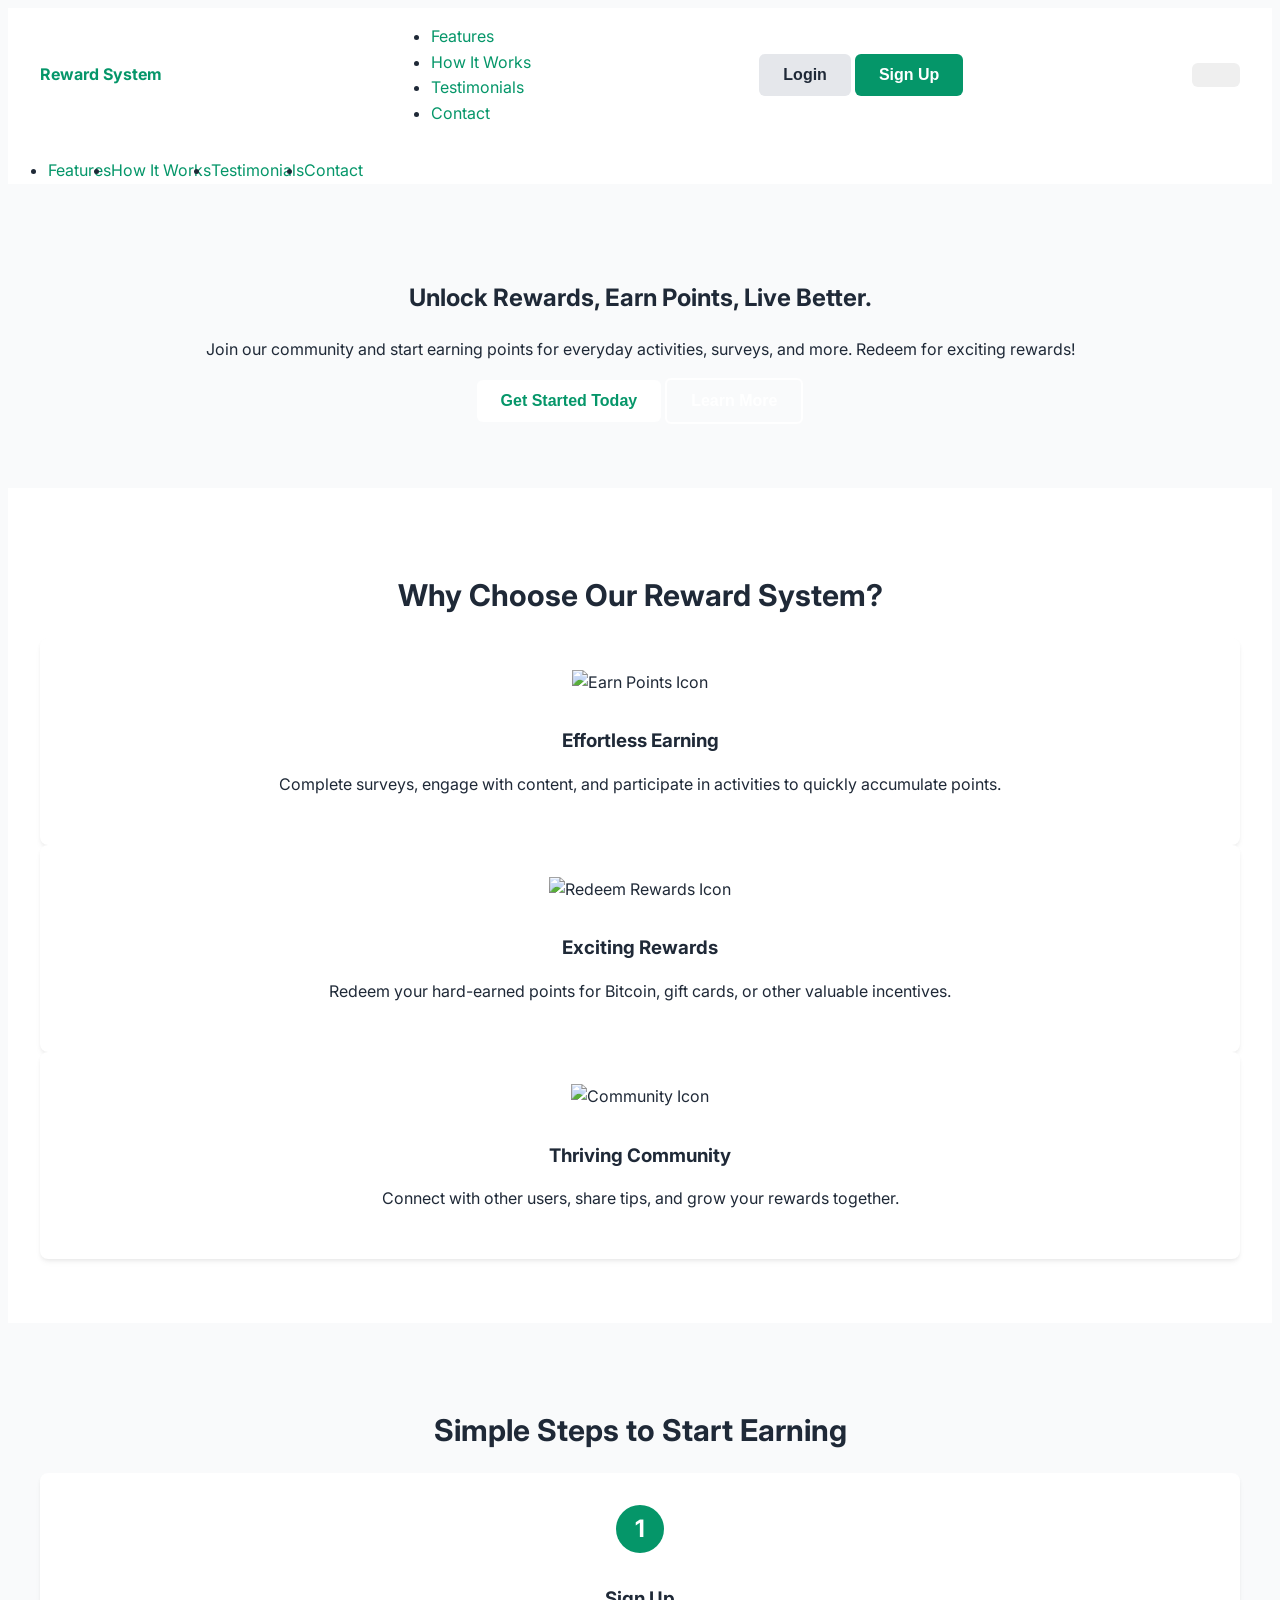
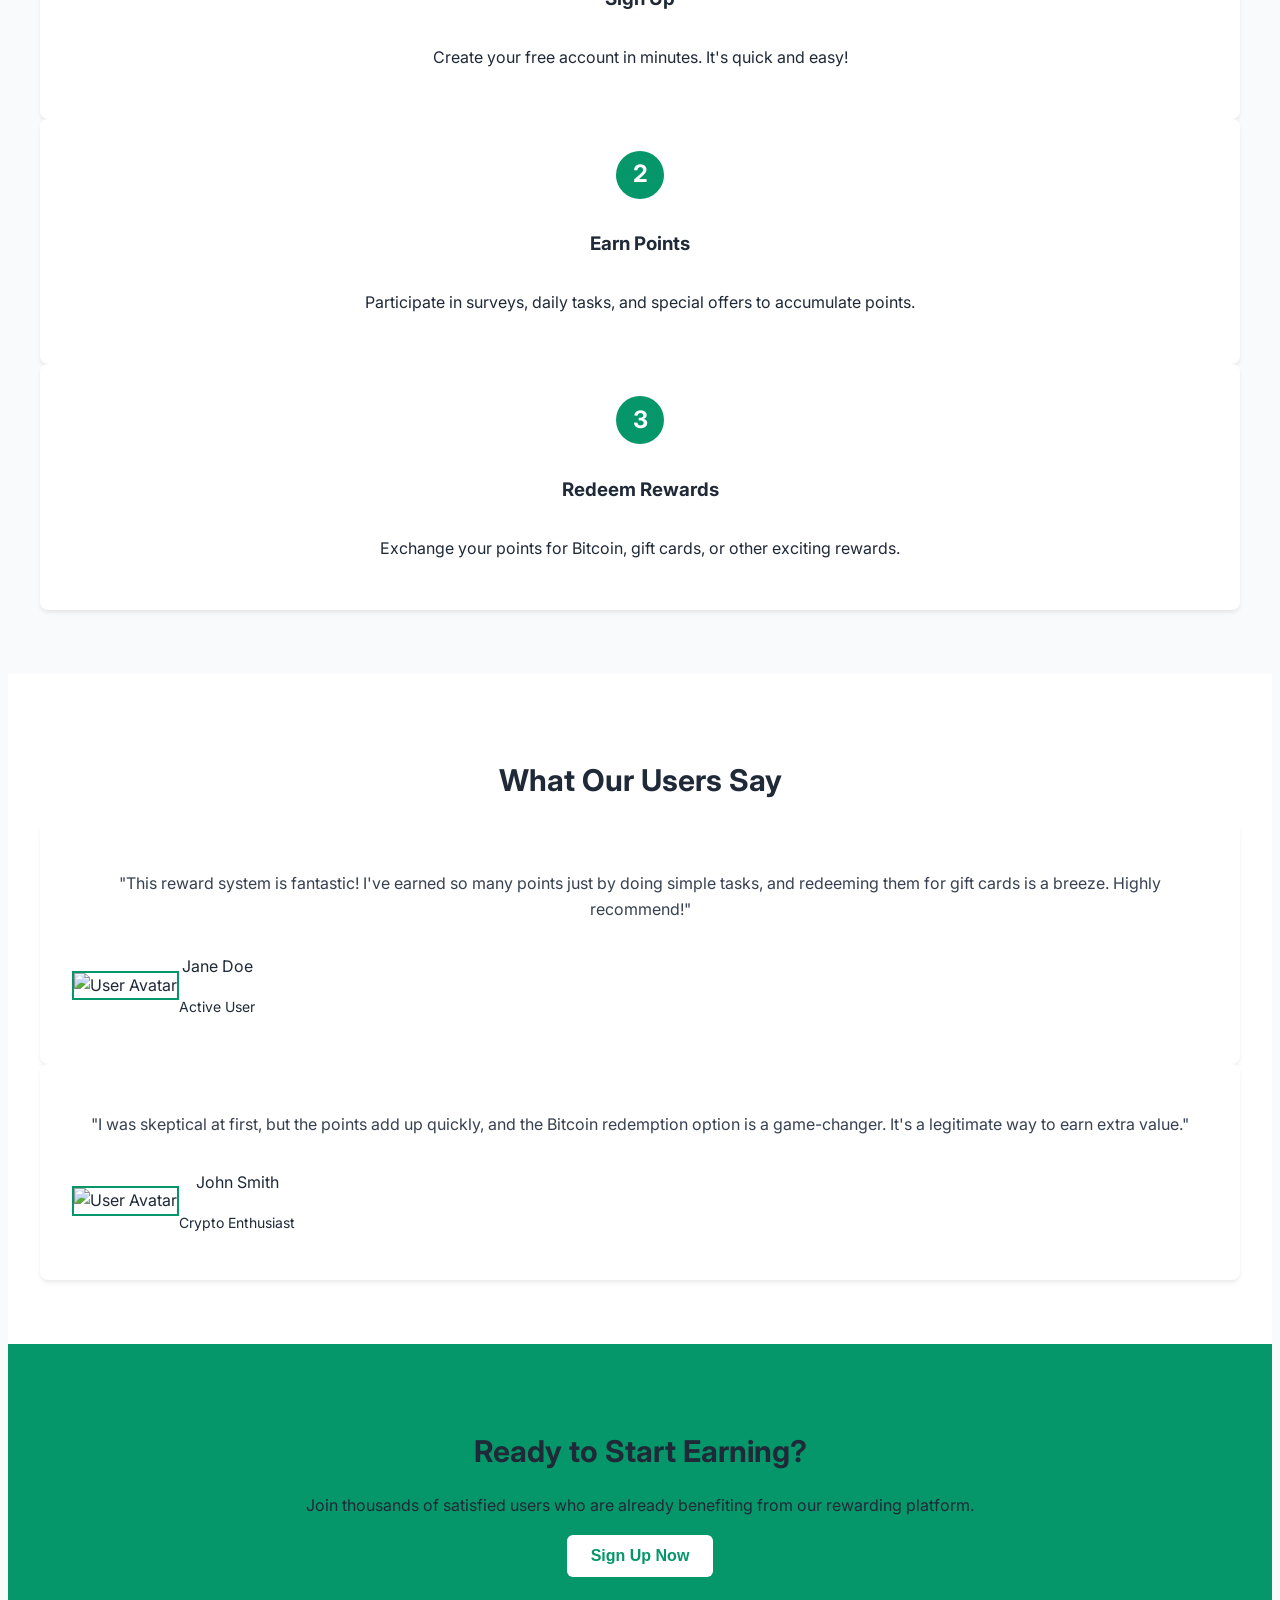
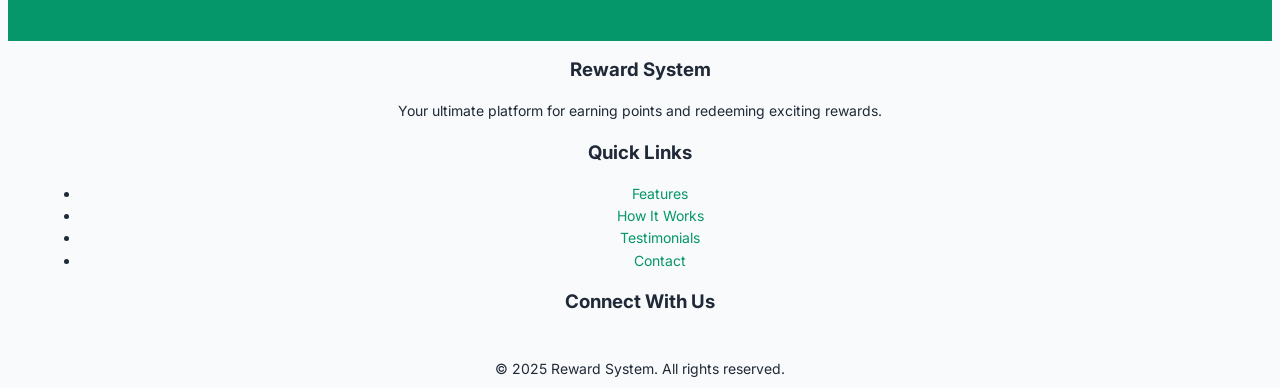
==== commit 85909135: "Update index.html" ====
--- a/index.html
+++ b/index.html
@@ -5,8 +5,7 @@
     <meta name="viewport" content="width=device-width, initial-scale=1.0">
     <title>Welcome to Reward System</title>
     <link rel="stylesheet" href="styles.css"> <!-- General styles, including Tailwind -->
-    <link rel="stylesheet" href="landing-page.css"> <!-- Custom landing page styles -->
-    <link href="https://fonts.googleapis.com/css2?family=Inter:wght@400;500;600;700&display=swap" rel="stylesheet">
+    <link rel="stylesheet" href="landing-page.css">
 </head>
 <body class="font-inter antialiased text-gray-800 bg-gray-50">
 
--- a/styles.css
+++ b/styles.css
@@ -1,24 +1,70 @@
 /* styles.css */
 
-/* Import Tailwind CSS */
-@import url("https://cdn.jsdelivr.net/npm/tailwindcss@2.2.19/dist/tailwind.min.css");
-
-/* Custom styles for a professional look */
+/* Custom Font */
+@import url("https://fonts.googleapis.com/css2?family=Inter:wght@400;500;600;700&display=swap");
+
+/* Define CSS Variables for a consistent color palette */
+:root {
+  /* Primary Colors (Emerald) */
+  --color-primary-50: #ecfdf5;
+  --color-primary-100: #d1fae5;
+  --color-primary-200: #a7f3d0;
+  --color-primary-300: #6ee7b7;
+  --color-primary-400: #34d399;
+  --color-primary-500: #10b981; /* Base Emerald */
+  --color-primary-600: #059669; /* Darker Emerald for buttons/accents */
+  --color-primary-700: #047857;
+  --color-primary-800: #065f46;
+  --color-primary-900: #064e3b;
+
+  /* Gray Colors */
+  --color-gray-50: #f9fafb; /* Lightest background */
+  --color-gray-100: #f3f4f6;
+  --color-gray-200: #e5e7eb; /* Light borders/secondary backgrounds */
+  --color-gray-300: #d1d5db;
+  --color-gray-400: #9ca3af;
+  --color-gray-500: #6b7280;
+  --color-gray-600: #4b5563;
+  --color-gray-700: #374151; /* Default text color */
+  --color-gray-800: #1f2937; /* Darker text/headings */
+  --color-gray-900: #111827; /* Very dark for footers/strong elements */
+
+  /* Status Colors */
+  --color-success: #22c55e; /* Green */
+  --color-error: #ef4444; /* Red */
+  --color-warning: #f59e0b; /* Amber */
+  --color-info: #3b82f6; /* Blue */
+
+  /* General Backgrounds & Text */
+  --background-color: var(--color-gray-50);
+  --surface-color: var(--color-primary-50); /* For cards, forms, etc. */
+  --text-color-default: var(--color-gray-700);
+  --text-color-heading: var(--color-gray-800);
+  --text-color-light: var(--color-gray-500);
+  --text-color-inverted: var(--color-light-text); /* For dark backgrounds */
+
+  /* Borders & Shadows */
+  --border-color-light: var(--color-gray-200);
+  --border-color-dark: var(--color-gray-300);
+  --shadow-sm: 0 1px 2px 0 rgba(0, 0, 0, 0.05);
+  --shadow-md: 0 4px 6px -1px rgba(0, 0, 0, 0.1), 0 2px 4px -1px rgba(0, 0, 0, 0.06);
+  --shadow-lg: 0 10px 15px -3px rgba(0, 0, 0, 0.1), 0 4px 6px -2px rgba(0, 0, 0, 0.05);
+}
+
+/* Global Body and Layout */
 body {
-  font-family: "Inter", sans-serif; /* A modern, clean font */
+  font-family: "Inter", sans-serif;
   -webkit-font-smoothing: antialiased;
   -moz-osx-font-smoothing: grayscale;
-  /* Ensure body takes full height and centers content */
-  display: flex;
-  align-items: center;
-  justify-content: center;
   min-height: 100vh;
-  background-color: #f9fafb; /* Light gray background */
+  background-color: var(--background-color);
+  color: var(--text-color-default);
+  line-height: 1.6; /* Improved readability */
 }
 
 /* General form container styling */
 .bg-white {
-  background-color: #ffffff;
+  background-color: #ffffff; /* Keep explicit white for forms/modals */
 }
 
 .p-8 {
@@ -30,11 +76,11 @@
 }
 
 .shadow-lg {
-  box-shadow: 0 10px 15px -3px rgba(0, 0, 0, 0.1), 0 4px 6px -2px rgba(0, 0, 0, 0.05);
+  box-shadow: var(--shadow-lg);
 }
 
 .max-w-md {
-  max-width: 28rem; /* Equivalent to 448px */
+  max-width: 28rem;
 }
 
 .w-full {
@@ -42,8 +88,19 @@
 }
 
 /* Headings */
+h1,
+h2,
+h3,
+h4,
+h5,
+h6 {
+  color: var(--text-color-heading);
+  font-weight: 700;
+  line-height: 1.2;
+}
+
 .text-3xl {
-  font-size: 1.875rem; /* 30px */
+  font-size: 1.875rem;
 }
 
 .font-bold {
@@ -52,10 +109,6 @@
 
 .text-center {
   text-align: center;
-}
-
-.text-gray-800 {
-  color: #1f2937;
 }
 
 .mb-6 {
@@ -75,7 +128,7 @@
 }
 
 .text-sm {
-  font-size: 0.875rem; /* 14px */
+  font-size: 0.875rem;
 }
 
 .font-medium {
@@ -83,7 +136,7 @@
 }
 
 .text-gray-700 {
-  color: #374151;
+  color: var(--color-gray-700);
 }
 
 .mb-1 {
@@ -91,117 +144,99 @@
 }
 
 /* Inputs */
-.px-4 {
-  padding-left: 1rem;
-  padding-right: 1rem;
-}
-
-.py-2 {
-  padding-top: 0.5rem;
-  padding-bottom: 0.5rem;
-}
-
-.border {
-  border-width: 1px;
-}
-
-.border-gray-300 {
-  border-color: #d1d5db;
-}
-
-.focus\:ring-emerald-500:focus {
-  --tw-ring-color: #10b981; /* Emerald 500 */
-  box-shadow: var(--tw-ring-offset-shadow, 0 0 #0000), var(--tw-ring-shadow, 0 0 #0000), var(--tw-shadow);
-  outline: 2px solid transparent;
-  outline-offset: 2px;
-  border-color: #10b981; /* Emerald 500 */
-}
-
-.focus\:border-emerald-500:focus {
-  border-color: #10b981; /* Emerald 500 */
+input[type="email"],
+input[type="password"],
+input[type="text"],
+input[type="number"] {
+  width: 100%;
+  padding: 0.75rem 1rem;
+  border: 1px solid var(--border-color-dark);
+  border-radius: 0.375rem;
+  font-size: 1rem;
+  color: var(--text-color-heading);
+  transition: border-color 0.2s ease, box-shadow 0.2s ease;
+}
+
+input:focus {
+  outline: none;
+  border-color: var(--color-primary-500);
+  box-shadow: 0 0 0 3px var(--color-primary-200); /* Softer focus ring */
 }
 
 /* Buttons */
+button,
+.button {
+  display: inline-flex;
+  align-items: center;
+  justify-content: center;
+  padding: 0.75rem 1.5rem;
+  border-radius: 0.375rem;
+  font-weight: 600;
+  cursor: pointer;
+  transition: all 0.2s ease-in-out;
+  border: none;
+  text-decoration: none;
+  font-size: 1rem;
+}
+
 .bg-emerald-600 {
-  background-color: #059669; /* Emerald 600 */
+  background-color: var(--color-primary-600);
 }
 
 .text-white {
-  color: #ffffff;
+  color: var(--color-light-text);
 }
 
 .hover\:bg-emerald-700:hover {
-  background-color: #047857; /* Emerald 700 */
-}
-
-.focus\:outline-none:focus {
-  outline: 0;
-}
-
-.focus\:ring-2:focus {
-  --tw-ring-offset-shadow: var(--tw-ring-inset) 0 0 0 var(--tw-ring-offset-width, 0px) var(--tw-ring-offset-color, #fff);
-  --tw-ring-shadow: var(--tw-ring-inset) 0 0 0 calc(2px + var(--tw-ring-offset-width, 0px)) var(--tw-ring-color);
-  box-shadow: var(--tw-ring-offset-shadow), var(--tw-ring-shadow), var(--tw-shadow, 0 0 #0000);
-}
-
-.focus\:ring-offset-2:focus {
-  --tw-ring-offset-width: 2px;
-}
-
-.focus\:ring-emerald-500:focus {
-  --tw-ring-color: #10b981; /* Emerald 500 */
+  background-color: var(--color-primary-700);
 }
 
 /* Message display */
+.message {
+  margin-top: 1rem;
+  text-align: center;
+  font-size: 0.875rem;
+}
+
 .text-red-500 {
-  color: #ef4444;
+  color: var(--color-error);
 }
 
 .text-green-500 {
-  color: #22c55e;
+  color: var(--color-success);
 }
 
 /* Links */
-.text-emerald-600 {
-  color: #059669;
-}
-
-.hover\:text-emerald-800:hover {
-  color: #065f46;
-}
-
-.font-medium {
-  font-weight: 500;
+a {
+  color: var(--color-primary-600);
+  text-decoration: none;
+  transition: color 0.2s ease;
+}
+
+a:hover {
+  color: var(--color-primary-800);
 }
 
 /* Specific styles for resend OTP button */
 .bg-gray-200 {
-  background-color: #e5e7eb;
+  background-color: var(--color-gray-200);
 }
 
 .text-gray-800 {
-  color: #1f2937;
+  color: var(--color-gray-800);
 }
 
 .hover\:bg-gray-300:hover {
-  background-color: #d1d5db;
-}
-
-.focus\:ring-gray-400:focus {
-  --tw-ring-color: #9ca3af;
+  background-color: var(--color-gray-300);
 }
 
 /* Logout button specific style */
 .bg-red-500 {
-  background-color: #ef4444;
+  background-color: var(--color-error);
 }
 
 .hover\:bg-red-600:hover {
-  background-color: #dc2626;
-}
-
-.focus\:ring-red-500:focus {
-  --tw-ring-color: #ef4444;
+  background-color: #dc2626; /* A slightly darker red */
 }
 
 /* Flex utilities for pin-verify-login.html */
